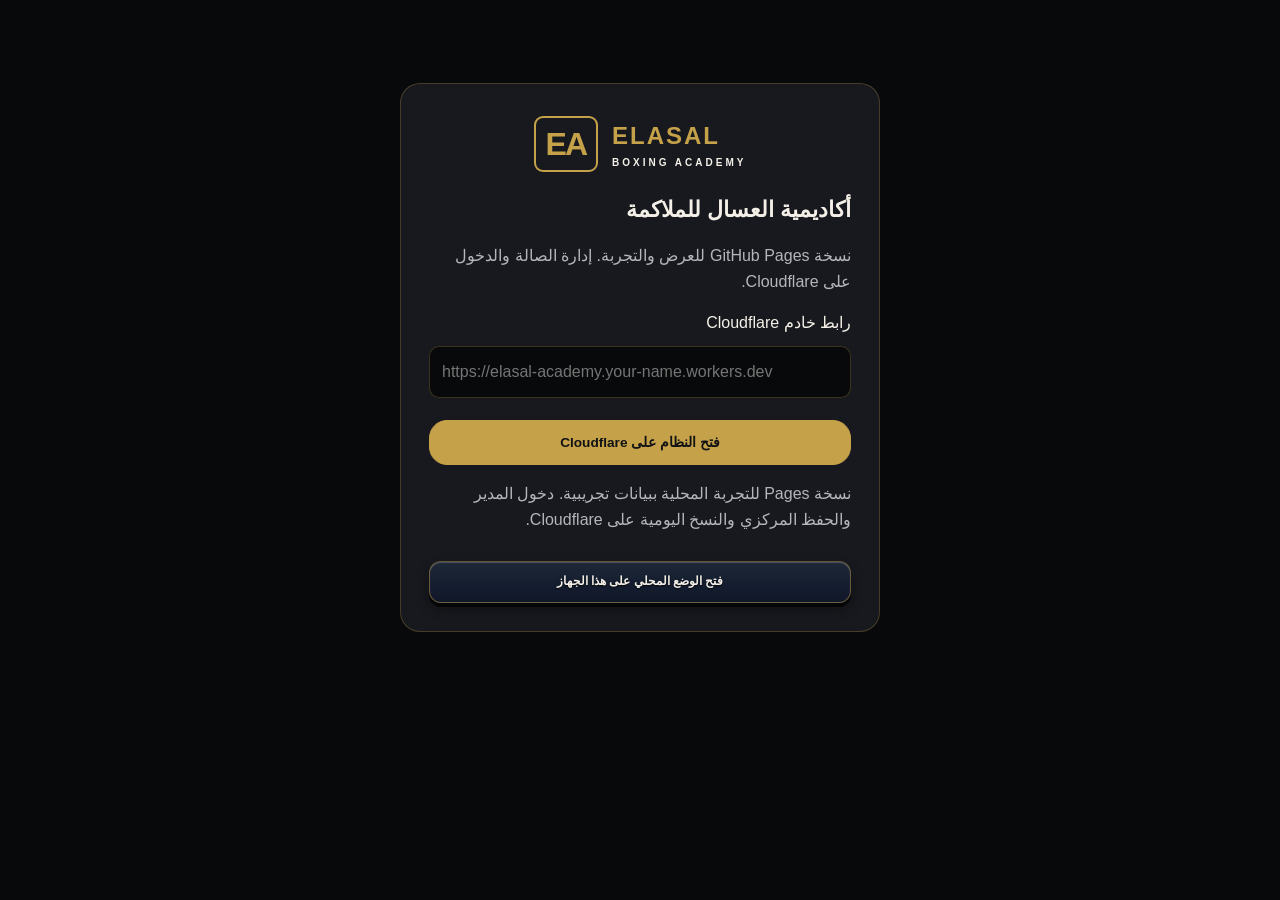
==== index.html @ b9c02836 "Add ELASAL Academy GitHub Pages demo" ====
<!DOCTYPE html>
<html lang="ar" dir="rtl">
<head>
    <meta charset="UTF-8">
    <meta name="viewport" content="width=device-width, initial-scale=1.0">
    <meta http-equiv="Content-Security-Policy" content="default-src 'self'; script-src 'self'; style-src 'self' 'unsafe-inline'; img-src 'self' data: blob:; font-src 'self'; connect-src 'self' https:; object-src 'none'; base-uri 'self'; form-action 'self'">
    <meta name="referrer" content="no-referrer">
    <link rel="icon" href="./assets/favicon.svg" type="image/svg+xml">
    <title>أكاديمية العسال للملاكمة | الجيل القادم 2026</title>
    <!-- مكتبة توليد QR Code -->
    <link rel="stylesheet" href="./assets/base.css">
<link rel="stylesheet" href="./assets/brand.css">
</head>
<body>

<section id="entry-screen" class="entry-card">
 <div class="brand-wordmark"><strong>EA</strong><span>ELASAL <small>BOXING ACADEMY</small></span></div>
 <h1>أكاديمية العسال للملاكمة</h1><p id="entry-status" role="status">جارٍ فحص الاتصال</p>
 <form id="login-form" hidden data-onsubmit="a0">
  <label for="admin-password">كلمة مرور المدير</label><input id="admin-password" type="password" autocomplete="current-password" required maxlength="256">
  <button class="modal-submit-gold" type="submit">دخول</button>
 </form>
 <section id="setup-options" hidden>
  <label for="api-url">رابط خادم Cloudflare</label><input id="api-url" type="url" placeholder="https://elasal-academy.your-name.workers.dev" dir="ltr">
  <button class="modal-submit-gold" data-onclick="a1">الاتصال بالخادم</button>
  <p>النسخ اليومية على السيرفر تتطلب ربط Cloudflare. الوضع المحلي يحفظ على هذا المتصفح فقط، ويعمل النسخ التلقائي أثناء فتح الصفحة.</p>
  <button class="gold-tool-btn" data-onclick="a2">فتح الوضع المحلي على هذا الجهاز</button>
 </section>
 <button id="change-server-btn" class="gold-tool-btn" data-onclick="a3" hidden>إعداد الاتصال</button>
</section>


<div id="app" class="container" hidden>
    <section class="storage-bar" aria-live="polite"><span id="storage-status">جارٍ فحص التخزين</span><span id="operation-status"></span></section>
    <header class="boxing-header">
        <div class="brand-wordmark" aria-label="ELASAL Boxing Academy"><strong>EA</strong><span>ELASAL <small>BOXING ACADEMY</small></span></div>
        <div class="admin-crown-box">
            <div class="avatar-gold-frame">
                <img id="manager-img" src="./assets/avatar.svg" class="manager-img" alt="الإدارة" data-onclick="a4" style="cursor:pointer;" title="عرض الصورة بحجم كبير">
                <label for="manager-photo-input" class="camera-gold-btn" title="تغيير الصورة">
                    <i class="fa-solid fa-camera"></i>
                </label>
                <input type="file" id="manager-photo-input" class="hidden-input" accept="image/*" data-onchange="a5">
            </div>
            <span class="admin-tag"><i class="fa-solid fa-microchip"></i> إدارة الأكاديمية · الإصدار 3.0</span>
        </div>

        <div class="academy-title-box">
            <h1>
                <span>أكاديمية العسال للملاكمة</span>
                <span class="en-title">ELASAL BOXING ACADEMY</span>
            </h1>
        </div>

        <button class="primary-gold-btn" data-onclick="a6">
            <i class="fa-solid fa-user-plus"></i> تسجيل مشترك جديد
        </button>

        <div class="theme-control"><label for="brand-theme">الهوية</label><select id="brand-theme" data-onchange="a7"><option value="black">أسود مطفي</option><option value="blue">أزرق ملكي</option><option value="red">أحمر داكن</option><option value="green">أخضر زمردي</option></select></div>
        <div class="header-tools-grid">
            <button class="gold-tool-btn" data-onclick="a8"><i class="fa-brands fa-whatsapp" style="color:var(--whatsapp);"></i> إعدادات الواتس</button>
            <button class="gold-tool-btn" data-onclick="a9"><i class="fa-solid fa-wallet" style="color:var(--warning);"></i> المصروفات</button>
            <button class="gold-tool-btn" data-onclick="a10"><i class="fa-solid fa-download" style="color:var(--primary);"></i> نسخة احتياطية</button>
            <label class="gold-tool-btn" style="cursor:pointer; margin-bottom:0;">
                <i class="fa-solid fa-upload" style="color:var(--neon-pink);"></i> استعادة النسخة
                <input type="file" id="import-file" accept=".json" style="display:none;" data-onchange="a11">
            </label>
        </div>
<div class="session-tools"><button class="gold-tool-btn" data-onclick="a12">تحديث البيانات</button><button class="gold-tool-btn" data-settings="connection">التخزين والاتصال</button><button id="logout-btn" class="gold-tool-btn" data-onclick="a13" hidden>تسجيل الخروج</button></div>
    </header>

    <div class="gold-stats-grid">
        <div class="stat-gold-card">
            <div class="stat-lbl">إجمالي المشتركين</div>
            <div class="stat-val" id="total-members">0</div>
        </div>
        <div class="stat-gold-card">
            <div class="stat-lbl">المشتركين النشطين</div>
            <div class="stat-val" id="active-members">0</div>
        </div>
        <div class="stat-gold-card inc">
            <div class="stat-lbl">المقبوضات المسجلة</div>
            <div class="stat-val" id="total-income">0 ج.م</div>
        </div>
        <div class="stat-gold-card deb">
            <div class="stat-lbl">إجمالي الديون</div>
            <div class="stat-val" id="total-debts">0 ج.م</div>
        </div>
        <div class="stat-gold-card net">
            <div class="stat-lbl">المقبوضات − المصروفات</div>
            <div class="stat-val" id="net-profit">0 ج.م</div>
        </div>
    </div>

    <div class="search-gold-box">
        <input type="text" id="search-input" class="search-gold-input" placeholder="بحث ذكي بالاسم أو رقم الهاتف..." data-oninput="a14">
        <i class="fa-solid fa-magnifying-glass"></i>
    </div>

    <div class="quick-filters-row">
        <div class="filter-chip active" role="button" tabindex="0" data-onclick="a15"> كل الأعضاء</div>
        <div class="filter-chip" role="button" tabindex="0" data-onclick="a16"> النشطون فقط</div>
        <div class="filter-chip" role="button" tabindex="0" data-onclick="a17"> أصحاب الديون</div>
    </div>

    <div class="accordions-gold-wrap">
        <div class="accordion-gold-group open" id="acc-active">
            <div class="accordion-gold-trigger" role="button" tabindex="0" data-onclick="a18">
                <div class="accordion-title-flex">
                    <i class="fa-solid fa-circle-check" style="color:var(--success);"></i> المشتركين النشطين
                    <span class="counter-badge-gold" id="count-active">0</span>
                </div>
                <i class="fa-solid fa-chevron-down" style="font-size:0.8rem; color:var(--text-muted);"></i>
            </div>
            <div class="accordion-gold-body" id="list-active"></div>
        </div>

        <div class="accordion-gold-group" id="acc-expired">
            <div class="accordion-gold-trigger" role="button" tabindex="0" data-onclick="a19">
                <div class="accordion-title-flex">
                    <i class="fa-solid fa-triangle-exclamation" style="color:var(--danger);"></i> الاشتراكات المنتهية
                    <span class="counter-badge-gold" id="count-expired">0</span>
                </div>
                <i class="fa-solid fa-chevron-down" style="font-size:0.8rem; color:var(--text-muted);"></i>
            </div>
            <div class="accordion-gold-body" id="list-expired"></div>
        </div>

        <div class="accordion-gold-group" id="acc-debts">
            <div class="accordion-gold-trigger" role="button" tabindex="0" data-onclick="a20">
                <div class="accordion-title-flex">
                    <i class="fa-solid fa-file-invoice-dollar" style="color:var(--warning);"></i> أصحاب الديون المتبقية
                    <span class="counter-badge-gold" id="count-debts">0</span>
                </div>
                <i class="fa-solid fa-chevron-down" style="font-size:0.8rem; color:var(--text-muted);"></i>
            </div>
            <div class="accordion-gold-body" id="list-debts"></div>
        </div>
    </div>
</div>

<!-- نافذة عرض الصورة بحجم كبير -->
<div id="modal-img-viewer" data-onclick="a21">
    <img id="large-view-img" src="" alt="صورة كبيرة">
    <button class="close-viewer" data-onclick="a22">إغلاق</button>
</div>

<!-- نافذة QR Code للعميل -->
<div id="modal-qr" class="modal-gold-overlay">
    <div class="modal-gold-box" style="text-align: center;">
        <div class="modal-gold-header">
            <h3><i class="fa-solid fa-qrcode" style="color:var(--neon-pink);"></i> كود دخول العميل</h3>
            <button class="modal-gold-close" data-onclick="a23">&times;</button>
        </div>
        <div style="margin: 15px 0; font-weight: bold; color: var(--text-main);" id="qr-member-name"></div>
        <div id="qrcode-container" style="background: white; padding: 15px; display: inline-block; border-radius: 12px; margin-bottom: 15px;" title="اضغط مطولاً على الصورة لحفظها"></div>
        <p style="font-size: 0.75rem; color: var(--text-muted); margin-bottom: 15px;">اضغط على زر (عرض الصورة بالحجم الكامل) لحفظها بسهولة، أو أرسل رسالة الواتساب مباشرة.</p>
        
        <div style="display: grid; grid-template-columns: 1fr 1fr; gap: 8px;">
            <button class="modal-submit-gold" data-onclick="a24" style="background: linear-gradient(180deg, #0284c7 0%, #0369a1 100%); margin-top:0;">
                <i class="fa-solid fa-eye"></i> عرض وحفظ الصورة
            </button>
            <button class="modal-submit-gold" data-onclick="a25" style="background: linear-gradient(180deg, #22c55e 0%, #15803d 100%); margin-top:0;">
                <i class="fa-brands fa-whatsapp"></i> إرسال واتساب
            </button>
        </div>
    </div>
</div>

<!-- نافذة إضافة مشترك -->
<div id="modal-add" class="modal-gold-overlay">
    <div class="modal-gold-box">
        <div class="modal-gold-header">
            <h3><i class="fa-solid fa-user-plus" style="color:var(--primary);"></i> تسجيل مشترك جديد</h3>
            <button class="modal-gold-close" data-onclick="a26">&times;</button>
        </div>
        <div>
            <div class="form-gold-group"><label for="name">اسم المشترك</label><input type="text" id="name" placeholder="مثال: يوسف العسال"></div>
            <div class="form-gold-group"><label for="phone">رقم الهاتف (واتساب)</label><input type="tel" id="phone" placeholder="01012345678"></div>
            <div class="form-gold-group"><label for="photo">صورة المشترك (اختياري)</label><input type="file" id="photo" accept="image/*"></div>
            <div class="form-gold-group"><label for="start-date">تاريخ بداية الاشتراك</label><input type="date" id="start-date"></div>
            
            <div class="form-gold-group">
                <label for="package">نوع الباقة</label><select id="package" data-onchange="a27">
                    <optgroup label="باقات البرايفت (Private)">
                        <option value="p5" data-price="2050" data-sessions="5" data-days="30">برايفت: 5 حصص / شهر (2050 ج.م)</option>
                        <option value="p8" data-price="2800" data-sessions="8" data-days="30">برايفت: 8 حصص / شهر (2800 ج.م)</option>
                        <option value="p12" data-price="3800" data-sessions="12" data-days="45">برايفت: 12 حصة / 45 يوم (3800 ج.م)</option>
                        <option value="p24" data-price="8000" data-sessions="24" data-days="90">برايفت: 24 حصة / 3 شهور (8000 ج.م)</option>
                    </optgroup>
                    <optgroup label="باقات الجروب (Group)">
                        <option value="g1" data-price="1200" data-sessions="8" data-days="30">جروب: باقة شهرية / 8 حصص (1200 ج.م)</option>
                        <option value="g3" data-price="3000" data-sessions="24" data-days="90">جروب: باقة 3 شهور / 24 حصة (3000 ج.م)</option>
                        <option value="g6" data-price="5200" data-sessions="48" data-days="180">جروب: باقة 6 شهور / 48 حصة (5200 ج.م)</option>
                        <option value="g12" data-price="9100" data-sessions="96" data-days="365">جروب: باقة سنة كاملة / 96 حصة (9100 ج.م)</option>
                    </optgroup>
                    <optgroup label="الباقات المخصصة">
                        <option value="custom"> باقة مخصصة (حدد الحصص والسعر بنفسك)</option>
                    </optgroup>
                </select>
            </div>

            <div id="custom-pkg-box">
                <div class="form-gold-group"><label for="custom-sessions">عدد الحصص المخصصة</label><input type="number" id="custom-sessions" value="10" min="1" data-oninput="a28"></div>
                <div class="form-gold-group"><label for="custom-price">السعر الإجمالي المخصص (ج.م)</label><input type="number" id="custom-price" value="1500" min="0" data-oninput="a29"></div>
            </div>

            <div class="form-gold-group"><label for="price">السعر الإجمالي (ج.م)</label><input type="number" id="price" readonly></div>
            <div class="form-gold-group"><label for="paid">المبلغ المدفوع (ج.م)</label><input type="number" id="paid" placeholder="المبلغ المدفوع" data-oninput="a30"></div>
            <div class="form-gold-group"><label for="remaining">المبلغ المتبقي (ج.م)</label><input type="number" id="remaining" readonly></div>
            
            <button class="modal-submit-gold" data-onclick="a31"><i class="fa-solid fa-check"></i> حفظ وإضافة المشترك</button>
        </div>
    </div>
</div>

<!-- نافذة إعدادات الواتساب -->
<div id="modal-settings" class="modal-gold-overlay">
    <div class="modal-gold-box">
        <div class="modal-gold-header">
            <h3><i class="fa-brands fa-whatsapp" style="color:var(--whatsapp);"></i> إعدادات رقم الواتساب</h3>
            <button class="modal-gold-close" data-onclick="a32">&times;</button>
        </div>
        <div class="form-gold-group">
            <label for="admin-whatsapp">رقم الواتساب الأساسي للإدارة</label><input type="tel" id="admin-whatsapp" placeholder="مثال: 01012345678">
            <small style="color:var(--text-muted); display:block; margin-top:4px; font-size:0.75rem;">رقم تواصل الإدارة. الرسائل تفتح للمشترك في واتساب وتُرسل يدويًا.</small>
        </div>
        <button class="modal-submit-gold" data-onclick="a33"><i class="fa-solid fa-floppy-disk"></i> حفظ الرقم</button>
    </div>
</div>

<!-- نافذة تعديل المشترك -->
<div id="modal-edit" class="modal-gold-overlay">
    <div class="modal-gold-box">
        <div class="modal-gold-header">
            <h3><i class="fa-solid fa-user-pen" style="color:var(--primary);"></i> تعديل بيانات المشترك</h3>
            <button class="modal-gold-close" data-onclick="a34">&times;</button>
        </div>
        <input type="hidden" id="edit-id">
        <div class="form-gold-group"><label for="edit-name">اسم المشترك</label><input type="text" id="edit-name"></div>
        <div class="form-gold-group"><label for="edit-phone">رقم الهاتف</label><input type="tel" id="edit-phone"></div>
        <div class="form-gold-group"><label for="edit-photo">تغيير الصورة</label><input type="file" id="edit-photo" accept="image/*"></div>
        
        <div class="form-gold-group">
            <label for="edit-package">نوع الباقة</label><select id="edit-package" data-onchange="a35">
                <optgroup label="باقات البرايفت (Private)">
                    <option value="p5" data-price="2050" data-sessions="5" data-days="30">برايفت: 5 حصص / شهر (2050 ج.م)</option>
                    <option value="p8" data-price="2800" data-sessions="8" data-days="30">برايفت: 8 حصص / شهر (2800 ج.م)</option>
                    <option value="p12" data-price="3800" data-sessions="12" data-days="45">برايفت: 12 حصة / 45 يوم (3800 ج.م)</option>
                    <option value="p24" data-price="8000" data-sessions="24" data-days="90">برايفت: 24 حصة / 3 شهور (8000 ج.م)</option>
                </optgroup>
                <optgroup label="باقات الجروب (Group)">
                    <option value="g1" data-price="1200" data-sessions="8" data-days="30">جروب: باقة شهرية / 8 حصص (1200 ج.م)</option>
                    <option value="g3" data-price="3000" data-sessions="24" data-days="90">جروب: باقة 3 شهور / 24 حصة (3000 ج.م)</option>
                    <option value="g6" data-price="5200" data-sessions="48" data-days="180">جروب: باقة 6 شهور / 48 حصة (5200 ج.م)</option>
                    <option value="g12" data-price="9100" data-sessions="96" data-days="365">جروب: باقة سنة كاملة / 96 حصة (9100 ج.م)</option>
                </optgroup>
                <optgroup label="الباقات المخصصة">
                    <option value="custom"> باقة مخصصة (حدد الحصص والسعر بنفسك)</option>
                </optgroup>
            </select>
        </div>

        <div id="edit-custom-pkg-box">
            <div class="form-gold-group"><label for="edit-custom-sessions">عدد الحصص المخصصة</label><input type="number" id="edit-custom-sessions" min="1" data-oninput="a36"></div>
            <div class="form-gold-group"><label for="edit-custom-price">السعر الإجمالي المخصص (ج.م)</label><input type="number" id="edit-custom-price" min="0" data-oninput="a37"></div>
        </div>

        <div class="form-gold-group"><label for="edit-price">السعر الإجمالي</label><input type="number" id="edit-price" readonly></div>
        <div class="form-gold-group"><label for="edit-paid">المبلغ المدفوع</label><input type="number" id="edit-paid" data-oninput="a38"></div>
        <div class="form-gold-group"><label for="edit-remaining">المتبقي</label><input type="number" id="edit-remaining" readonly></div>
        
        <button class="modal-submit-gold" data-onclick="a39"><i class="fa-solid fa-floppy-disk"></i> حفظ التعديلات</button>
    </div>
</div>

<!-- نافذة المصروفات -->
<div id="modal-expense" class="modal-gold-overlay">
    <div class="modal-gold-box">
        <div class="modal-gold-header">
            <h3><i class="fa-solid fa-wallet" style="color:var(--warning);"></i> تسجيل المصروفات</h3>
            <button class="modal-gold-close" data-onclick="a40">&times;</button>
        </div>
        <div class="form-gold-group"><label for="expense-title">بند المصروف</label><input type="text" id="expense-title" placeholder="كهرباء، صيانة، إيجار..."></div>
        <div class="form-gold-group"><label for="expense-amount">المبلغ (ج.م)</label><input type="number" id="expense-amount" placeholder="المبلغ المنصرف"></div>
        <button class="modal-submit-gold" data-onclick="a41"><i class="fa-solid fa-check"></i> تسجيل المصروف</button>
        <div style="margin-top:14px;">
            <h4 style="font-size:0.75rem; color:var(--text-muted); margin-bottom:6px; text-align:center;">سجل المصروفات السابقة:</h4>
            <div id="expenses-list" style="max-height:120px; overflow-y:auto;"></div>
        </div>
    </div>
</div>


<div id="modal-backups" class="modal-gold-overlay"><section class="modal-gold-box">
 <div class="modal-gold-header"><h2>النسخ الاحتياطية</h2><button class="modal-gold-close" data-onclick="a42" aria-label="إغلاق">×</button></div>
 <p id="backup-policy"></p><div class="backup-actions"><button class="modal-submit-gold" data-onclick="a43">تنزيل البيانات الحالية على الجهاز</button><button id="create-backup-btn" class="gold-tool-btn" data-onclick="a44">حفظ نسخة داخلية اليوم</button></div>
 <p id="backup-result" role="status"></p><div id="backup-list"></div>
 <p class="muted">النسخ الداخلية محفوظة داخل حساب الاستضافة نفسه. نسخة المدير على جهازه تحمي من فقد الحساب. لا ترفع ملفات بيانات الأعضاء إلى مستودع GitHub.</p>
</section></div>

<script src="./assets/qrcode.min.js" defer></script>
<script type="module" src="./events.js"></script>
</body>
</html>
---- assets/base.css ----
:root {
            --bg-main: #030712;
            --surface-card: rgba(15, 23, 42, 0.75);
            --surface-hover: rgba(30, 41, 59, 0.85);
            --text-main: #f8fafc;
            --text-muted: #94a3b8;
            --border-color: rgba(56, 189, 248, 0.2);
            --border-glow: rgba(56, 189, 248, 0.5);
            
            --primary: #06b6d4;
            --primary-hover: #0891b2;
            --primary-shadow: rgba(6, 182, 212, 0.4);
            
            --neon-pink: #ec4899;
            --neon-purple: #8b5cf6;
            
            --success: #10b981;
            --danger: #f43f5e;
            --warning: #f59e0b;
            --whatsapp: #25d366;
            
            --radius-sm: 12px;
            --radius-md: 18px;
            --radius-lg: 24px;
            
            --glass-blur: blur(16px);
        }

        * { box-sizing: border-box; font-family: 'Cairo', sans-serif; margin: 0; padding: 0; }
        
        body { 
            background-color: var(--bg-main); 
            background-image: 
                radial-gradient(circle at 10% 20%, rgba(6, 182, 212, 0.08) 0%, transparent 40%),
                radial-gradient(circle at 90% 80%, rgba(139, 92, 246, 0.08) 0%, transparent 40%);
            color: var(--text-main); 
            padding: 20px; 
            direction: rtl; 
            min-height: 100vh;
        }

        .container { max-width: 900px; margin: 0 auto; }

        .boxing-header {
            background: var(--surface-card);
            backdrop-filter: var(--glass-blur);
            -webkit-backdrop-filter: var(--glass-blur);
            border-radius: var(--radius-lg);
            border: 1px solid var(--border-color);
            padding: 28px 20px;
            box-shadow: 0 0 30px rgba(6, 182, 212, 0.1), inset 0 0 15px rgba(6, 182, 212, 0.05);
            text-align: center;
            position: relative;
            margin-bottom: 20px;
            overflow: hidden;
        }

        .boxing-header::before {
            content: '';
            position: absolute;
            top: 0; left: 0; right: 0; height: 2px;
            background: linear-gradient(90deg, transparent, var(--primary), var(--neon-pink), transparent);
        }

        .admin-crown-box {
            display: flex;
            flex-direction: column;
            align-items: center;
            justify-content: center;
            margin-bottom: 14px;
        }

        .avatar-gold-frame {
            position: relative;
            width: 80px;
            height: 80px;
            margin-bottom: 8px;
        }

        .manager-img {
            width: 100%;
            height: 100%;
            border-radius: 50%;
            object-fit: cover;
            border: 2px solid var(--primary);
            box-shadow: 0 0 15px var(--primary-shadow);
            background: #0f172a;
        }

        .camera-gold-btn {
            position: absolute;
            bottom: 0; left: 0;
            background: linear-gradient(145deg, #22d3ee, #0284c7);
            color: #030712;
            width: 32px; height: 32px;
            border-radius: 50%;
            display: flex; align-items: center; justify-content: center;
            font-size: 0.8rem;
            cursor: pointer;
            box-shadow: 0 4px 10px rgba(0, 0, 0, 0.5), inset 0 2px 2px rgba(255, 255, 255, 0.4);
            border: 1px solid rgba(255, 255, 255, 0.3);
            transition: all 0.2s ease;
        }
        .camera-gold-btn:hover { 
            transform: scale(1.15) translateY(-2px); 
            box-shadow: 0 6px 15px rgba(34, 211, 238, 0.6), inset 0 2px 2px rgba(255, 255, 255, 0.6); 
        }
        .hidden-input { display: none; }

        .admin-tag {
            font-size: 0.75rem;
            color: #22d3ee;
            background: rgba(6, 182, 212, 0.1);
            border: 1px solid rgba(6, 182, 212, 0.3);
            padding: 4px 14px;
            border-radius: 20px;
            display: inline-flex;
            align-items: center;
            gap: 6px;
            font-weight: 700;
            letter-spacing: 0.5px;
        }

        .academy-title-box h1 {
            font-size: 1.5rem;
            font-weight: 900;
            color: var(--text-main);
            margin-bottom: 16px;
            display: flex;
            flex-direction: column;
            gap: 4px;
            text-shadow: 0 2px 10px rgba(0,0,0,0.5);
        }
        .academy-title-box h1 span { 
            background: linear-gradient(135deg, #22d3ee, #e879f9); 
            -webkit-background-clip: text; 
            -webkit-text-fill-color: transparent; 
        }
        
        .academy-title-box h1 .en-title { 
            font-size: 0.85rem; 
            color: var(--text-muted); 
            letter-spacing: 2px; 
            font-weight: 600; 
            -webkit-text-fill-color: var(--text-muted);
        }

        .primary-gold-btn {
            background: linear-gradient(180deg, #06b6d4 0%, #0284c7 50%, #0369a1 100%);
            color: #fff;
            border: 1px solid rgba(255, 255, 255, 0.3);
            padding: 12px 24px;
            border-radius: var(--radius-md);
            font-size: 0.88rem;
            font-weight: 800;
            cursor: pointer;
            display: inline-flex;
            align-items: center;
            justify-content: center;
            gap: 8px;
            width: 100%;
            max-width: 280px;
            margin: 0 auto 20px auto;
            position: relative;
            transform-style: preserve-3d;
            box-shadow: 
                0 6px 0 #024e7a,
                0 12px 20px rgba(0, 0, 0, 0.6),
                inset 0 2px 3px rgba(255, 255, 255, 0.4),
                inset 0 -2px 3px rgba(0, 0, 0, 0.4);
            transition: all 0.15s ease-out;
            text-shadow: 0 1px 2px rgba(0, 0, 0, 0.5);
        }
        .primary-gold-btn:hover { 
            transform: translateY(-3px); 
            box-shadow: 
                0 9px 0 #024e7a,
                0 15px 25px rgba(6, 182, 212, 0.5),
                inset 0 2px 4px rgba(255, 255, 255, 0.6),
                inset 0 -2px 3px rgba(0, 0, 0, 0.4);
            filter: brightness(1.1);
        }

        .header-tools-grid {
            display: grid;
            grid-template-columns: repeat(2, 1fr);
            gap: 12px;
            max-width: 400px;
            margin: 0 auto;
        }

        .gold-tool-btn {
            width: 100%;
            height: 42px;
            background: linear-gradient(180deg, rgba(30, 41, 59, 0.9) 0%, rgba(15, 23, 42, 0.95) 100%);
            color: var(--text-main);
            border: 1px solid var(--border-glow);
            padding: 0 10px;
            border-radius: var(--radius-sm);
            cursor: pointer;
            font-size: 0.76rem;
            font-weight: 700;
            display: inline-flex;
            align-items: center;
            justify-content: center;
            gap: 6px;
            position: relative;
            box-shadow: 
                0 4px 0 rgba(0, 0, 0, 0.7),
                0 6px 12px rgba(0, 0, 0, 0.4),
                inset 0 1px 1px rgba(255, 255, 255, 0.2);
            transition: all 0.15s ease;
            text-shadow: 0 1px 2px rgba(0,0,0,0.8);
        }
        .gold-tool-btn:hover { 
            border-color: var(--primary); 
            transform: translateY(-2px);
            box-shadow: 
                0 6px 0 rgba(0, 0, 0, 0.7),
                0 8px 16px rgba(6, 182, 212, 0.25),
                inset 0 1px 2px rgba(255, 255, 255, 0.3);
            background: linear-gradient(180deg, rgba(51, 65, 85, 0.95) 0%, rgba(30, 41, 59, 0.95) 100%);
        }

        .gold-stats-grid {
            display: grid;
            grid-template-columns: repeat(auto-fit, minmax(120px, 1fr));
            gap: 10px;
            margin-bottom: 16px;
        }

        .stat-gold-card {
            background: var(--surface-card);
            backdrop-filter: var(--glass-blur);
            border-radius: var(--radius-sm);
            padding: 14px 10px;
            border: 1px solid var(--border-color);
            text-align: center;
            box-shadow: 0 4px 15px rgba(0,0,0,0.3);
            transition: 0.3s;
        }
        .stat-gold-card:hover { border-color: var(--border-glow); transform: translateY(-2px); }

        .stat-lbl { font-size: 0.7rem; color: var(--text-muted); font-weight: 700; margin-bottom: 4px; }
        .stat-val { font-size: 1.1rem; font-weight: 900; color: var(--text-main); }
        .stat-gold-card.inc .stat-val { color: var(--success); text-shadow: 0 0 10px rgba(16, 185, 129, 0.3); }
        .stat-gold-card.deb .stat-val { color: var(--danger); text-shadow: 0 0 10px rgba(244, 63, 94, 0.3); }
        .stat-gold-card.net .stat-val { color: #22d3ee; text-shadow: 0 0 10px rgba(34, 211, 238, 0.3); }

        .search-gold-box { margin-bottom: 14px; position: relative; }
        .search-gold-input {
            width: 100%;
            padding: 12px 16px 12px 42px;
            border-radius: var(--radius-md);
            border: 1px solid var(--border-color);
            background: var(--surface-card);
            backdrop-filter: var(--glass-blur);
            color: var(--text-main);
            font-size: 0.9rem;
            outline: none;
            transition: 0.3s;
        }
        .search-gold-input:focus { border-color: var(--primary); box-shadow: 0 0 20px rgba(6, 182, 212, 0.3); }
        .search-gold-box i {
            position: absolute;
            top: 50%; right: 16px;
            transform: translateY(-50%);
            color: var(--primary);
            font-size: 0.9rem;
        }

        .quick-filters-row {
            display: grid;
            grid-template-columns: repeat(3, 1fr);
            gap: 8px;
            margin-bottom: 16px;
            padding: 2px;
        }
        .filter-chip {
            background: linear-gradient(180deg, #1e293b 0%, #0f172a 100%);
            border: 1px solid var(--border-color);
            color: var(--text-muted);
            padding: 6px 8px;
            border-radius: 16px;
            font-size: 0.68rem;
            font-weight: 700;
            cursor: pointer;
            text-align: center;
            white-space: nowrap;
            overflow: hidden;
            text-overflow: ellipsis;
            transition: all 0.2s ease;
            box-shadow: 0 2px 0 #070a12, 0 3px 6px rgba(0,0,0,0.4);
        }
        .filter-chip:hover {
            transform: translateY(-2px);
            color: var(--text-main);
            box-shadow: 0 4px 0 #070a12, 0 5px 10px rgba(0,0,0,0.5);
        }
        .filter-chip.active { 
            background: linear-gradient(180deg, #06b6d4 0%, #0284c7 100%); 
            color: #030712; 
            border-color: #22d3ee; 
            box-shadow: 0 3px 0 #034e7b, 0 0 12px var(--primary-shadow); 
            font-weight: 800; 
        }

        .accordion-gold-group {
            background: var(--surface-card);
            backdrop-filter: var(--glass-blur);
            border-radius: var(--radius-md);
            border: 1px solid var(--border-color);
            margin-bottom: 12px;
            overflow: hidden;
            box-shadow: 0 4px 20px rgba(0,0,0,0.2);
        }

        .accordion-gold-trigger {
            padding: 14px 18px;
            background: transparent;
            display: flex;
            justify-content: space-between;
            align-items: center;
            cursor: pointer;
            user-select: none;
            transition: background 0.2s;
        }
        .accordion-gold-trigger:hover { background: rgba(255,255,255,0.02); }
        .accordion-title-flex {
            display: flex;
            align-items: center;
            gap: 10px;
            font-size: 0.95rem;
            font-weight: 800;
            color: var(--text-main);
        }
        
        .counter-badge-gold {
            background: var(--surface-hover);
            color: var(--primary);
            border: 1px solid var(--border-color);
            padding: 2px 10px;
            border-radius: 12px;
            font-size: 0.75rem;
            font-weight: 800;
        }

        .accordion-gold-body {
            padding: 14px;
            display: none;
            border-top: 1px solid var(--border-color);
            background: rgba(3, 7, 18, 0.4);
        }
        .accordion-gold-group.open .accordion-gold-body { display: block; }

        .member-gold-card {
            background: rgba(15, 23, 42, 0.85);
            border-radius: var(--radius-md);
            padding: 14px;
            margin-bottom: 12px;
            border: 1px solid var(--border-color);
            display: flex;
            flex-direction: column;
            gap: 12px;
            box-shadow: 0 4px 15px rgba(0,0,0,0.3);
            transition: 0.3s;
        }
        .member-gold-card:hover { border-color: rgba(6, 182, 212, 0.4); box-shadow: 0 0 20px rgba(6, 182, 212, 0.15); }

        .member-gold-top { display: flex; align-items: center; gap: 12px; }
        .member-gold-avatar { 
            width: 50px; height: 50px; border-radius: 50%; object-fit: cover; 
            border: 2px solid var(--primary); background: #030712; 
            box-shadow: 0 0 10px var(--primary-shadow); cursor: pointer; 
            transition: transform 0.2s ease;
        }
        .member-gold-avatar:hover { transform: scale(1.1); }
        
        .member-gold-info { flex: 1; }
        .member-gold-info h4 { font-size: 1rem; font-weight: 800; color: var(--text-main); margin-bottom: 3px; }
        .member-gold-info p { font-size: 0.75rem; color: var(--text-muted); display: flex; align-items: center; gap: 6px; }

        .tags-gold-row { display: flex; gap: 6px; flex-wrap: wrap; margin-top: 6px; }
        .gold-status-badge { padding: 3px 8px; border-radius: 8px; font-size: 0.7rem; font-weight: 700; display: inline-flex; align-items: center; gap: 4px; }
        .badge-active { background: rgba(16, 185, 129, 0.15); color: #34d399; border: 1px solid rgba(16, 185, 129, 0.3); }
        .badge-expired { background: rgba(244, 63, 94, 0.15); color: #fb7185; border: 1px solid rgba(244, 63, 94, 0.3); }
        .badge-neutral { background: var(--surface-hover); color: var(--text-muted); border: 1px solid var(--border-color); }
        .badge-debt { background: rgba(245, 158, 11, 0.15); color: #fbbf24; border: 1px solid rgba(245, 158, 11, 0.3); }

        .progress-gold-container { width: 100%; }
        .progress-gold-meta { display: flex; justify-content: space-between; font-size: 0.7rem; color: var(--text-muted); margin-bottom: 4px; font-weight: 700; }
        .progress-gold-line { height: 6px; background: var(--surface-hover); border-radius: 6px; overflow: hidden; border: 1px solid var(--border-color); }
        .progress-gold-fill { height: 100%; background: linear-gradient(90deg, var(--primary), var(--neon-purple)); border-radius: 6px; box-shadow: 0 0 10px var(--primary); }

        .card-gold-actions { 
            display: grid; 
            grid-template-columns: repeat(3, 1fr); 
            gap: 8px; 
            margin-top: 4px;
        }
        .gold-action-btn {
            padding: 8px 4px;
            border-radius: var(--radius-sm);
            font-size: 0.65rem;
            font-weight: 700;
            cursor: pointer;
            display: inline-flex;
            align-items: center;
            justify-content: center;
            gap: 4px;
            color: #fff;
            border: 1px solid rgba(255, 255, 255, 0.2);
            transition: all 0.12s ease;
            text-align: center;
            text-shadow: 0 1px 2px rgba(0, 0, 0, 0.8);
            position: relative;
            white-space: nowrap;
            overflow: hidden;
            text-overflow: ellipsis;
        }
        .gold-action-btn:hover { filter: brightness(1.15); transform: translateY(-2px); }
        .gold-action-btn:active { transform: translateY(2px); }

        .btn-attend { background: linear-gradient(180deg, #10b981 0%, #047857 100%); box-shadow: 0 4px 0 #024e38, 0 4px 8px rgba(0,0,0,0.4); }
        .btn-wa { background: linear-gradient(180deg, #22c55e 0%, #15803d 100%); box-shadow: 0 4px 0 #0e5628, 0 4px 8px rgba(0,0,0,0.4); }
        .btn-bell { background: linear-gradient(180deg, #8b5cf6 0%, #6d28d9 100%); box-shadow: 0 4px 0 #4c1d95, 0 4px 8px rgba(0,0,0,0.4); }
        .btn-debt { background: linear-gradient(180deg, #f59e0b 0%, #b45309 100%); box-shadow: 0 4px 0 #78350f, 0 4px 8px rgba(0,0,0,0.4); }
        .btn-renew { background: linear-gradient(180deg, #0284c7 0%, #0369a1 100%); box-shadow: 0 4px 0 #0c4a6e, 0 4px 8px rgba(0,0,0,0.4); }
        .btn-edit { background: linear-gradient(180deg, #0891b2 0%, #0e7490 100%); box-shadow: 0 4px 0 #155e75, 0 4px 8px rgba(0,0,0,0.4); }
        .btn-correct { background: linear-gradient(180deg, #d97706 0%, #b45309 100%); box-shadow: 0 4px 0 #78350f, 0 4px 8px rgba(0,0,0,0.4); }
        .btn-qr { background: linear-gradient(180deg, #ec4899 0%, #be185d 100%); box-shadow: 0 4px 0 #831843, 0 4px 8px rgba(0,0,0,0.4); }
        .btn-del { background: linear-gradient(180deg, #f43f5e 0%, #be123c 100%); box-shadow: 0 4px 0 #881337, 0 4px 8px rgba(0,0,0,0.4); }

        .modal-gold-overlay {
            display: none;
            position: fixed;
            top: 0; left: 0; width: 100%; height: 100%;
            background: rgba(3, 7, 18, 0.85);
            backdrop-filter: blur(8px);
            -webkit-backdrop-filter: blur(8px);
            justify-content: center;
            align-items: center;
            z-index: 1000;
            padding: 16px;
        }
        .modal-gold-box {
            background: rgba(15, 23, 42, 0.95);
            backdrop-filter: var(--glass-blur);
            border: 1px solid var(--border-glow);
            border-radius: var(--radius-lg);
            padding: 22px;
            width: 100%;
            max-width: 440px;
            max-height: 90vh;
            overflow-y: auto;
            box-shadow: 0 0 40px rgba(6, 182, 212, 0.2);
        }
        .modal-gold-header { display: flex; justify-content: space-between; align-items: center; margin-bottom: 16px; border-bottom: 1px solid var(--border-color); padding-bottom: 10px; }
        .modal-gold-header h3 { font-size: 1.1rem; color: var(--text-main); display: flex; align-items: center; gap: 8px; font-weight: 800; }
        .modal-gold-close { background: none; border: none; color: var(--text-muted); font-size: 1.4rem; cursor: pointer; }

        .form-gold-group { margin-bottom: 12px; }
        .form-gold-group label { display: block; margin-bottom: 4px; font-size: 0.8rem; color: var(--text-muted); font-weight: 700; }
        .form-gold-group input, .form-gold-group select {
            width: 100%;
            padding: 10px 14px;
            border-radius: var(--radius-sm);
            border: 1px solid var(--border-color);
            background: #030712;
            color: var(--text-main);
            font-size: 0.85rem;
            outline: none;
        }

        .modal-submit-gold {
            background: linear-gradient(180deg, #06b6d4 0%, #0284c7 100%);
            color: #fff;
            border: 1px solid rgba(255, 255, 255, 0.3);
            padding: 11px;
            border-radius: var(--radius-md);
            font-weight: 800;
            width: 100%;
            font-size: 0.85rem;
            cursor: pointer;
            margin-top: 10px;
            box-shadow: 0 5px 0 #024e7a, 0 8px 15px rgba(0, 0, 0, 0.5);
        }

        .empty-gold-notice { text-align: center; color: var(--text-muted); font-size: 0.8rem; padding: 18px; font-weight: 700; }

        #custom-pkg-box, #edit-custom-pkg-box {
            display: none;
            background: rgba(3, 7, 18, 0.6);
            border: 1px dashed var(--border-color);
            padding: 10px;
            border-radius: var(--radius-sm);
            margin-top: 8px;
        }

        /* نافذة تكبير الصورة */
        #modal-img-viewer {
            display: none;
            position: fixed;
            top: 0; left: 0; width: 100%; height: 100%;
            background: rgba(3, 7, 18, 0.92);
            backdrop-filter: blur(10px);
            justify-content: center;
            align-items: center;
            z-index: 2000;
            padding: 20px;
            flex-direction: column;
            gap: 15px;
        }
        #modal-img-viewer img {
            max-width: 90%;
            max-height: 80vh;
            border-radius: var(--radius-md);
            border: 2px solid var(--primary);
            box-shadow: 0 0 30px var(--primary-shadow);
            object-fit: contain;
        }
        #modal-img-viewer .close-viewer {
            background: var(--danger);
            color: white;
            border: none;
            padding: 8px 20px;
            border-radius: var(--radius-sm);
            font-weight: bold;
            cursor: pointer;
        }
---- assets/brand.css ----
:root{--bg-main:#08090b;--surface-card:#17191e;--surface-hover:#24272d;--text-main:#f4f0e8;--text-muted:#b4b6bd;--border-color:#c5a24a44;--border-glow:#c5a24a77;--primary:#c5a24a;--primary-hover:#f2d98a;--primary-shadow:#c5a24a33;--neon-pink:#c5a24a;--neon-purple:#7a541b;--direction-color:#111214}
body[data-theme=blue]{--bg-main:#080f29;--surface-card:#101b3f;--surface-hover:#182b59;--direction-color:#1536a6}
body[data-theme=red]{--bg-main:#21090f;--surface-card:#33131d;--surface-hover:#491a28;--direction-color:#8f1427}
body[data-theme=green]{--bg-main:#061c15;--surface-card:#0b2b21;--surface-hover:#103e30;--direction-color:#006b4f}
body{background-image:none;font-family:Tahoma,Arial,sans-serif;line-height:1.6}*{font-family:inherit}[hidden]{display:none!important}button,input,select{font:inherit}button{touch-action:manipulation}button:disabled{opacity:.5;cursor:wait}button:focus-visible,input:focus-visible,select:focus-visible,[tabindex]:focus-visible{outline:3px solid #f2d98a;outline-offset:3px}label{display:block}input,select{max-width:100%}.boxing-header{box-shadow:none;background:linear-gradient(145deg,var(--surface-card),var(--direction-color));border-top:3px solid var(--primary)}.boxing-header::before{display:none}.academy-title-box h1 span{-webkit-text-fill-color:var(--text-main);background:none}.admin-tag{color:var(--primary);background:#c5a24a15;border-color:var(--border-color);letter-spacing:0}.primary-gold-btn,.modal-submit-gold{background:var(--primary);color:#111214;border:1px solid var(--primary);box-shadow:none;text-shadow:none}.primary-gold-btn:hover,.modal-submit-gold:hover{background:var(--primary-hover);color:#111214}.camera-gold-btn{background:var(--primary);color:#111214}.manager-img{background:var(--surface-card)}.brand-wordmark{display:flex;direction:ltr;align-items:center;justify-content:center;gap:14px;margin:4px auto 20px;color:var(--primary);font-family:Arial,sans-serif;letter-spacing:2px}.brand-wordmark strong{font-size:32px;line-height:1;border:2px solid var(--primary);padding:10px;border-radius:9px;letter-spacing:-2px}.brand-wordmark span{font-size:24px;font-weight:800;text-align:left}.brand-wordmark small{display:block;font-size:10px;letter-spacing:3px;color:var(--text-main)}.theme-control{display:flex;align-items:center;justify-content:center;gap:10px;margin-top:18px}.theme-control select{border:1px solid var(--border-color);background:var(--bg-main);color:var(--text-main);padding:6px 12px;border-radius:8px}.storage-bar{display:flex;justify-content:space-between;gap:12px;flex-wrap:wrap;font-size:12px;margin-bottom:12px;color:var(--text-muted)}.entry-card{width:min(100%,480px);margin:7vh auto;padding:28px;background:var(--surface-card);border:1px solid var(--border-color);border-radius:20px}.entry-card h1{font-size:22px;margin:16px 0}.entry-card p{color:var(--text-muted);margin:16px 0}.entry-card input{display:block;width:100%;padding:12px;border:1px solid var(--border-color);background:var(--bg-main);color:var(--text-main);border-radius:10px;margin:10px 0}.entry-card button{width:100%;margin-top:12px}.session-tools,.backup-actions{display:flex;gap:10px;justify-content:center;margin-top:16px}.muted,#backup-policy{font-size:13px;color:var(--text-muted);margin:14px 0}.backup-row{padding:14px 0;border-bottom:1px solid var(--border-color)}.backup-row button{margin:8px 0 0 8px}.backup-row time{display:block;direction:ltr;text-align:right}.member-gold-card{background:var(--surface-card);box-shadow:none}.member-gold-info h4{overflow-wrap:anywhere}.progress-gold-fill{background:var(--primary)}.gold-action-btn{font-size:12px;padding:8px!important}.stat-val{font-family:Arial,sans-serif}.filter-chip{color:var(--text-main)}.filter-chip.active{background:#c5a24a25;color:var(--primary);border-color:var(--primary)}.gold-tool-btn{color:var(--text-main)}.modal-gold-box{max-height:90dvh;overflow:auto}.modal-gold-overlay{backdrop-filter:blur(8px)}#qrcode-container{color:#111214}.fa-solid,.fa-brands{display:none}.gold-tool-btn,.gold-action-btn{gap:0}#operation-status[data-error=true],#backup-result[data-error=true]{color:#ff9aa9}#operation-status{font-weight:bold}#app[data-busy=true]{pointer-events:none;opacity:.75}#app[data-busy=true] .storage-bar{opacity:1}#backup-list{max-height:42vh;overflow:auto}.header-tools-grid{grid-template-columns:repeat(2,minmax(0,1fr))}.stat-gold-card{min-width:0}.stat-val{overflow-wrap:anywhere}#modal-qr .modal-submit-gold{background:var(--primary)!important;color:#111214}
@media(min-width:680px){.header-tools-grid{grid-template-columns:repeat(4,minmax(0,1fr))}}
@media(max-width:480px){body{padding:12px}.entry-card{margin:3vh auto;padding:20px}.academy-title-box h1{font-size:1.2rem}.brand-wordmark{gap:10px}.gold-stats-grid{grid-template-columns:repeat(2,minmax(0,1fr))}.stat-gold-card:last-child{grid-column:1/-1}.session-tools,.backup-actions{flex-wrap:wrap}.progress-gold-meta{flex-wrap:wrap;gap:4px}.member-gold-top{gap:10px}.member-gold-avatar{width:54px;height:54px}.modal-gold-box{padding:18px;width:100%}}
@media(prefers-reduced-motion:reduce){*,*::before,*::after{animation:none!important;transition:none!important;scroll-behavior:auto!important}}

.camera-gold-btn::after{content:'صورة';font-size:10px;font-weight:700}
.gold-action-btn{background:var(--surface-hover);color:var(--text-main);border:1px solid var(--border-color);text-shadow:none;box-shadow:none}.gold-action-btn:hover{background:var(--primary);color:#111214}.gold-action-btn[data-action=delete]{color:#ffb3bd;border-color:#ffb3bd66}.header-tools-grid{width:100%;max-width:none}.accordion-gold-group{width:100%}
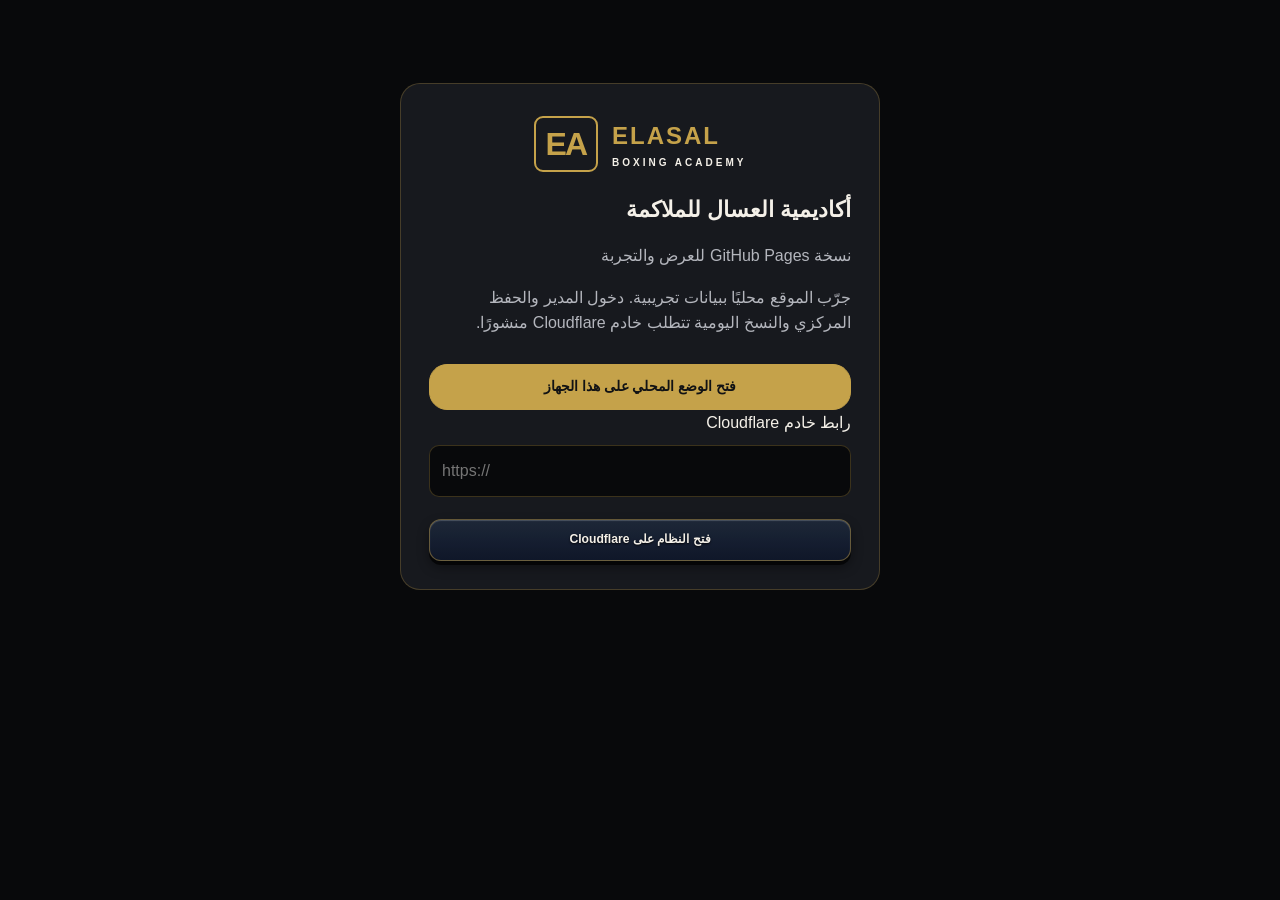
==== commit 48b47907: "Clarify local demo and validate Cloudflare links" ====
--- a/index.html
+++ b/index.html
@@ -21,10 +21,10 @@
   <button class="modal-submit-gold" type="submit">دخول</button>
  </form>
  <section id="setup-options" hidden>
-  <label for="api-url">رابط خادم Cloudflare</label><input id="api-url" type="url" placeholder="https://elasal-academy.your-name.workers.dev" dir="ltr">
-  <button class="modal-submit-gold" data-onclick="a1">الاتصال بالخادم</button>
-  <p>النسخ اليومية على السيرفر تتطلب ربط Cloudflare. الوضع المحلي يحفظ على هذا المتصفح فقط، ويعمل النسخ التلقائي أثناء فتح الصفحة.</p>
-  <button class="gold-tool-btn" data-onclick="a2">فتح الوضع المحلي على هذا الجهاز</button>
+  <p id="setup-hint">النسخ اليومية على السيرفر تتطلب ربط Cloudflare. الوضع المحلي يحفظ على هذا المتصفح فقط، ويعمل النسخ التلقائي أثناء فتح الصفحة.</p>
+  <button class="modal-submit-gold" data-onclick="a2">فتح الوضع المحلي على هذا الجهاز</button>
+  <label for="api-url">رابط خادم Cloudflare</label><input id="api-url" type="url" placeholder="https://" dir="ltr">
+  <button id="connect-server-btn" class="gold-tool-btn" data-onclick="a1">الاتصال بالخادم</button>
  </section>
  <button id="change-server-btn" class="gold-tool-btn" data-onclick="a3" hidden>إعداد الاتصال</button>
 </section>
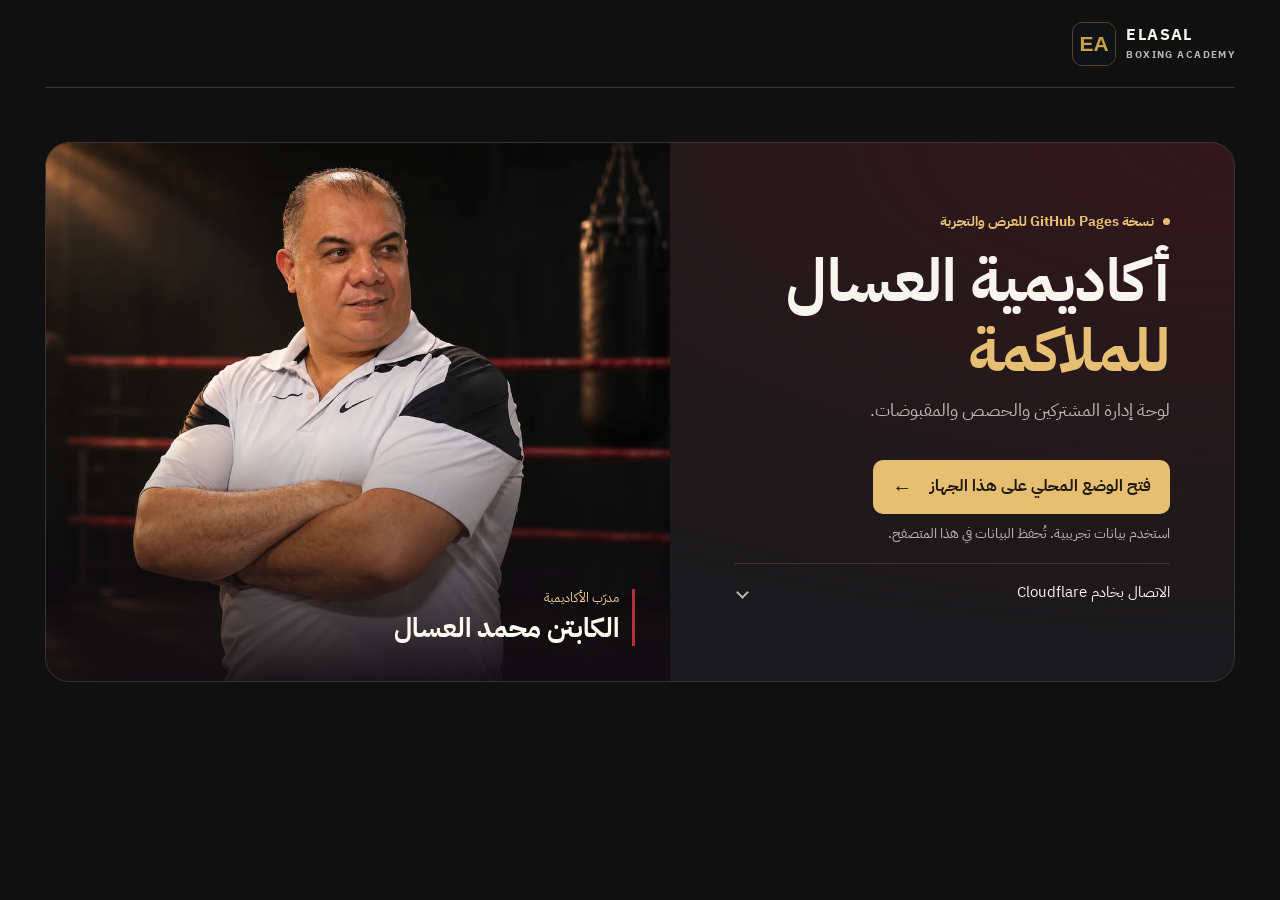
==== commit fbf29b3c: "Redesign ELASAL Academy landing page and dashboard" ====
--- a/index.html
+++ b/index.html
@@ -5,139 +5,171 @@
     <meta name="viewport" content="width=device-width, initial-scale=1.0">
     <meta http-equiv="Content-Security-Policy" content="default-src 'self'; script-src 'self'; style-src 'self' 'unsafe-inline'; img-src 'self' data: blob:; font-src 'self'; connect-src 'self' https:; object-src 'none'; base-uri 'self'; form-action 'self'">
     <meta name="referrer" content="no-referrer">
+    <meta name="theme-color" content="#111011">
+    <meta name="description" content="لوحة أكاديمية العسال للملاكمة لمتابعة المشتركين والحصص والمقبوضات.">
     <link rel="icon" href="./assets/favicon.svg" type="image/svg+xml">
-    <title>أكاديمية العسال للملاكمة | الجيل القادم 2026</title>
-    <!-- مكتبة توليد QR Code -->
-    <link rel="stylesheet" href="./assets/base.css">
-<link rel="stylesheet" href="./assets/brand.css">
+    <title>أكاديمية العسال للملاكمة</title>
+    <link rel="stylesheet" href="./assets/base.css?v=2">
+    <link rel="stylesheet" href="./assets/brand.css?v=2">
 </head>
 <body>
-
-<section id="entry-screen" class="entry-card">
- <div class="brand-wordmark"><strong>EA</strong><span>ELASAL <small>BOXING ACADEMY</small></span></div>
- <h1>أكاديمية العسال للملاكمة</h1><p id="entry-status" role="status">جارٍ فحص الاتصال</p>
- <form id="login-form" hidden data-onsubmit="a0">
-  <label for="admin-password">كلمة مرور المدير</label><input id="admin-password" type="password" autocomplete="current-password" required maxlength="256">
-  <button class="modal-submit-gold" type="submit">دخول</button>
- </form>
- <section id="setup-options" hidden>
-  <p id="setup-hint">النسخ اليومية على السيرفر تتطلب ربط Cloudflare. الوضع المحلي يحفظ على هذا المتصفح فقط، ويعمل النسخ التلقائي أثناء فتح الصفحة.</p>
-  <button class="modal-submit-gold" data-onclick="a2">فتح الوضع المحلي على هذا الجهاز</button>
-  <label for="api-url">رابط خادم Cloudflare</label><input id="api-url" type="url" placeholder="https://" dir="ltr">
-  <button id="connect-server-btn" class="gold-tool-btn" data-onclick="a1">الاتصال بالخادم</button>
- </section>
- <button id="change-server-btn" class="gold-tool-btn" data-onclick="a3" hidden>إعداد الاتصال</button>
-</section>
-
-
-<div id="app" class="container" hidden>
-    <section class="storage-bar" aria-live="polite"><span id="storage-status">جارٍ فحص التخزين</span><span id="operation-status"></span></section>
-    <header class="boxing-header">
-        <div class="brand-wordmark" aria-label="ELASAL Boxing Academy"><strong>EA</strong><span>ELASAL <small>BOXING ACADEMY</small></span></div>
-        <div class="admin-crown-box">
-            <div class="avatar-gold-frame">
-                <img id="manager-img" src="./assets/avatar.svg" class="manager-img" alt="الإدارة" data-onclick="a4" style="cursor:pointer;" title="عرض الصورة بحجم كبير">
-                <label for="manager-photo-input" class="camera-gold-btn" title="تغيير الصورة">
-                    <i class="fa-solid fa-camera"></i>
-                </label>
-                <input type="file" id="manager-photo-input" class="hidden-input" accept="image/*" data-onchange="a5">
-            </div>
-            <span class="admin-tag"><i class="fa-solid fa-microchip"></i> إدارة الأكاديمية · الإصدار 3.0</span>
-        </div>
-
-        <div class="academy-title-box">
-            <h1>
-                <span>أكاديمية العسال للملاكمة</span>
-                <span class="en-title">ELASAL BOXING ACADEMY</span>
-            </h1>
-        </div>
-
-        <button class="primary-gold-btn" data-onclick="a6">
-            <i class="fa-solid fa-user-plus"></i> تسجيل مشترك جديد
-        </button>
-
-        <div class="theme-control"><label for="brand-theme">الهوية</label><select id="brand-theme" data-onchange="a7"><option value="black">أسود مطفي</option><option value="blue">أزرق ملكي</option><option value="red">أحمر داكن</option><option value="green">أخضر زمردي</option></select></div>
-        <div class="header-tools-grid">
-            <button class="gold-tool-btn" data-onclick="a8"><i class="fa-brands fa-whatsapp" style="color:var(--whatsapp);"></i> إعدادات الواتس</button>
-            <button class="gold-tool-btn" data-onclick="a9"><i class="fa-solid fa-wallet" style="color:var(--warning);"></i> المصروفات</button>
-            <button class="gold-tool-btn" data-onclick="a10"><i class="fa-solid fa-download" style="color:var(--primary);"></i> نسخة احتياطية</button>
-            <label class="gold-tool-btn" style="cursor:pointer; margin-bottom:0;">
-                <i class="fa-solid fa-upload" style="color:var(--neon-pink);"></i> استعادة النسخة
-                <input type="file" id="import-file" accept=".json" style="display:none;" data-onchange="a11">
-            </label>
-        </div>
-<div class="session-tools"><button class="gold-tool-btn" data-onclick="a12">تحديث البيانات</button><button class="gold-tool-btn" data-settings="connection">التخزين والاتصال</button><button id="logout-btn" class="gold-tool-btn" data-onclick="a13" hidden>تسجيل الخروج</button></div>
-    </header>
-
-    <div class="gold-stats-grid">
-        <div class="stat-gold-card">
-            <div class="stat-lbl">إجمالي المشتركين</div>
-            <div class="stat-val" id="total-members">0</div>
-        </div>
-        <div class="stat-gold-card">
-            <div class="stat-lbl">المشتركين النشطين</div>
-            <div class="stat-val" id="active-members">0</div>
-        </div>
-        <div class="stat-gold-card inc">
-            <div class="stat-lbl">المقبوضات المسجلة</div>
-            <div class="stat-val" id="total-income">0 ج.م</div>
-        </div>
-        <div class="stat-gold-card deb">
-            <div class="stat-lbl">إجمالي الديون</div>
-            <div class="stat-val" id="total-debts">0 ج.م</div>
-        </div>
-        <div class="stat-gold-card net">
-            <div class="stat-lbl">المقبوضات − المصروفات</div>
-            <div class="stat-val" id="net-profit">0 ج.م</div>
-        </div>
-    </div>
-
-    <div class="search-gold-box">
-        <input type="text" id="search-input" class="search-gold-input" placeholder="بحث ذكي بالاسم أو رقم الهاتف..." data-oninput="a14">
-        <i class="fa-solid fa-magnifying-glass"></i>
-    </div>
-
-    <div class="quick-filters-row">
-        <div class="filter-chip active" role="button" tabindex="0" data-onclick="a15"> كل الأعضاء</div>
-        <div class="filter-chip" role="button" tabindex="0" data-onclick="a16"> النشطون فقط</div>
-        <div class="filter-chip" role="button" tabindex="0" data-onclick="a17"> أصحاب الديون</div>
-    </div>
-
-    <div class="accordions-gold-wrap">
-        <div class="accordion-gold-group open" id="acc-active">
-            <div class="accordion-gold-trigger" role="button" tabindex="0" data-onclick="a18">
-                <div class="accordion-title-flex">
-                    <i class="fa-solid fa-circle-check" style="color:var(--success);"></i> المشتركين النشطين
-                    <span class="counter-badge-gold" id="count-active">0</span>
-                </div>
-                <i class="fa-solid fa-chevron-down" style="font-size:0.8rem; color:var(--text-muted);"></i>
-            </div>
-            <div class="accordion-gold-body" id="list-active"></div>
-        </div>
-
-        <div class="accordion-gold-group" id="acc-expired">
-            <div class="accordion-gold-trigger" role="button" tabindex="0" data-onclick="a19">
-                <div class="accordion-title-flex">
-                    <i class="fa-solid fa-triangle-exclamation" style="color:var(--danger);"></i> الاشتراكات المنتهية
-                    <span class="counter-badge-gold" id="count-expired">0</span>
-                </div>
-                <i class="fa-solid fa-chevron-down" style="font-size:0.8rem; color:var(--text-muted);"></i>
-            </div>
-            <div class="accordion-gold-body" id="list-expired"></div>
-        </div>
-
-        <div class="accordion-gold-group" id="acc-debts">
-            <div class="accordion-gold-trigger" role="button" tabindex="0" data-onclick="a20">
-                <div class="accordion-title-flex">
-                    <i class="fa-solid fa-file-invoice-dollar" style="color:var(--warning);"></i> أصحاب الديون المتبقية
-                    <span class="counter-badge-gold" id="count-debts">0</span>
-                </div>
-                <i class="fa-solid fa-chevron-down" style="font-size:0.8rem; color:var(--text-muted);"></i>
-            </div>
-            <div class="accordion-gold-body" id="list-debts"></div>
-        </div>
-    </div>
-</div>
+    <main id="entry-screen" class="site-shell">
+        <header class="site-header">
+            <div class="brand-wordmark" lang="en" dir="ltr">
+                <img src="./assets/favicon.svg" width="44" height="44" alt="">
+                <span>ELASAL<small>BOXING ACADEMY</small></span>
+            </div>
+        </header>
+        <div class="entry-hero">
+            <div class="entry-content">
+                <p id="entry-status" role="status">جارٍ فحص الاتصال</p>
+                <h1>أكاديمية العسال <span>للملاكمة</span></h1>
+                <p class="entry-description">لوحة إدارة المشتركين والحصص والمقبوضات.</p>
+                <form id="login-form" hidden data-onsubmit="a0">
+                    <label for="admin-password">كلمة مرور المدير</label>
+                    <input id="admin-password" type="password" autocomplete="current-password" required maxlength="256">
+                    <button class="modal-submit-gold" type="submit">دخول</button>
+                </form>
+                <div id="setup-options" hidden>
+                    <button class="primary-gold-btn entry-action" type="button" data-onclick="a2">
+                        فتح الوضع المحلي على هذا الجهاز <span aria-hidden="true">←</span>
+                    </button>
+                    <p id="setup-hint">تُحفظ بيانات الوضع المحلي في هذا المتصفح.</p>
+                    <details id="server-options" class="server-options">
+                        <summary>الاتصال بخادم Cloudflare</summary>
+                        <label for="api-url">رابط خادم Cloudflare</label>
+                        <input id="api-url" type="url" placeholder="https://" dir="ltr" aria-describedby="connection-status">
+                        <button id="connect-server-btn" class="gold-tool-btn" type="button" data-onclick="a1">الاتصال بالخادم</button>
+                        <p id="connection-status" role="status"></p>
+                    </details>
+                </div>
+                <button id="change-server-btn" class="gold-tool-btn" type="button" data-onclick="a3" hidden>إعداد الاتصال</button>
+            </div>
+            <figure class="entry-portrait">
+                <img src="./assets/coach.webp" width="1200" height="900" alt="" fetchpriority="high">
+                <figcaption><small>مدرّب الأكاديمية</small>الكابتن محمد العسال</figcaption>
+            </figure>
+        </div>
+    </main>
+
+    <main id="app" class="site-shell dashboard" hidden>
+        <header class="site-header">
+            <div class="brand-wordmark" lang="en" dir="ltr">
+                <img src="./assets/favicon.svg" width="44" height="44" alt="">
+                <span>ELASAL<small>BOXING ACADEMY</small></span>
+            </div>
+            <div class="dashboard-preferences">
+                <div class="theme-control">
+                    <label for="brand-theme">الهوية</label>
+                    <select id="brand-theme" data-onchange="a7">
+                        <option value="black">أسود مطفي</option>
+                        <option value="blue">أزرق ملكي</option>
+                        <option value="red">أحمر داكن</option>
+                        <option value="green">أخضر زمردي</option>
+                    </select>
+                </div>
+                <div class="profile-tools">
+                    <button class="avatar-preview" type="button" data-onclick="a4" aria-label="عرض صورة الإدارة">
+                        <img id="manager-img" src="./assets/avatar.svg" class="manager-img" width="36" height="36" alt="">
+                    </button>
+                    <label class="photo-upload" for="manager-photo-input">
+                        تغيير الصورة
+                        <input type="file" id="manager-photo-input" class="visually-hidden" accept="image/*" data-onchange="a5">
+                    </label>
+                </div>
+            </div>
+        </header>
+
+        <div class="dashboard-overview">
+            <div>
+                <h1>لوحة إدارة الأكاديمية</h1>
+                <div class="storage-bar" aria-live="polite">
+                    <span id="storage-status">جارٍ فحص التخزين</span>
+                    <span id="operation-status"></span>
+                </div>
+            </div>
+            <button class="primary-gold-btn" type="button" data-onclick="a6">
+                <span class="button-plus" aria-hidden="true">+</span> تسجيل مشترك جديد
+            </button>
+        </div>
+
+        <section class="dashboard-summary" aria-labelledby="summary-title">
+            <h2 id="summary-title">ملخص الأكاديمية</h2>
+            <dl class="gold-stats-grid">
+                <div class="stat-gold-card">
+                    <dt class="stat-lbl">إجمالي المشتركين</dt>
+                    <dd class="stat-val" id="total-members">0</dd>
+                </div>
+                <div class="stat-gold-card inc">
+                    <dt class="stat-lbl">المشتركون النشطون</dt>
+                    <dd class="stat-val" id="active-members">0</dd>
+                </div>
+                <div class="stat-gold-card">
+                    <dt class="stat-lbl">المقبوضات المسجلة</dt>
+                    <dd class="stat-val" id="total-income">0 ج.م</dd>
+                </div>
+                <div class="stat-gold-card deb">
+                    <dt class="stat-lbl">الديون المستحقة</dt>
+                    <dd class="stat-val" id="total-debts">0 ج.م</dd>
+                </div>
+                <div class="stat-gold-card net">
+                    <dt class="stat-lbl">المقبوضات بعد المصروفات</dt>
+                    <dd class="stat-val" id="net-profit">0 ج.م</dd>
+                </div>
+            </dl>
+        </section>
+
+        <div class="dashboard-grid">
+            <section class="dashboard-panel members-panel" aria-labelledby="members-title">
+                <h2 id="members-title">المشتركون</h2>
+                <div class="search-gold-box">
+                    <label class="visually-hidden" for="search-input">البحث عن مشترك</label>
+                    <input type="search" id="search-input" class="search-gold-input" placeholder="ابحث بالاسم أو رقم الهاتف" data-oninput="a14">
+                </div>
+                <div class="quick-filters-row" aria-label="تصفية المشتركين" role="group">
+                    <button class="filter-chip active" type="button" aria-pressed="true" data-onclick="a15">كل الأعضاء</button>
+                    <button class="filter-chip" type="button" aria-pressed="false" data-onclick="a16">النشطون فقط</button>
+                    <button class="filter-chip" type="button" aria-pressed="false" data-onclick="a17">أصحاب الديون</button>
+                </div>
+                <div class="accordions-gold-wrap">
+                    <div class="accordion-gold-group open" id="acc-active">
+                        <button class="accordion-gold-trigger" type="button" aria-controls="list-active" aria-expanded="true" data-onclick="a18">
+                            <span class="accordion-title-flex">المشتركون النشطون <span class="counter-badge-gold" id="count-active">0</span></span>
+                        </button>
+                        <div class="accordion-gold-body" id="list-active"></div>
+                    </div>
+                    <div class="accordion-gold-group" id="acc-expired">
+                        <button class="accordion-gold-trigger" type="button" aria-controls="list-expired" aria-expanded="false" data-onclick="a19">
+                            <span class="accordion-title-flex">الاشتراكات المنتهية <span class="counter-badge-gold" id="count-expired">0</span></span>
+                        </button>
+                        <div class="accordion-gold-body" id="list-expired"></div>
+                    </div>
+                    <div class="accordion-gold-group" id="acc-debts">
+                        <button class="accordion-gold-trigger" type="button" aria-controls="list-debts" aria-expanded="false" data-onclick="a20">
+                            <span class="accordion-title-flex">أصحاب الديون <span class="counter-badge-gold" id="count-debts">0</span></span>
+                        </button>
+                        <div class="accordion-gold-body" id="list-debts"></div>
+                    </div>
+                </div>
+            </section>
+
+            <aside class="dashboard-panel" aria-labelledby="tools-title">
+                <h2 id="tools-title">أدوات الإدارة</h2>
+                <div class="tool-list">
+                    <button class="gold-tool-btn" type="button" data-onclick="a9">المصروفات</button>
+                    <button class="gold-tool-btn" type="button" data-onclick="a10">النسخ الاحتياطية</button>
+                    <label class="gold-tool-btn" for="import-file">
+                        استعادة نسخة من ملف
+                        <input type="file" id="import-file" accept=".json" class="visually-hidden" data-onchange="a11">
+                    </label>
+                    <button class="gold-tool-btn" type="button" data-onclick="a8">إعدادات واتساب</button>
+                    <button class="gold-tool-btn" type="button" data-onclick="a12">تحديث البيانات</button>
+                    <button class="gold-tool-btn" type="button" data-settings="connection">التخزين والاتصال</button>
+                    <button id="logout-btn" class="gold-tool-btn" type="button" data-onclick="a13" hidden>تسجيل الخروج</button>
+                </div>
+            </aside>
+        </div>
+    </main>
 
 <!-- نافذة عرض الصورة بحجم كبير -->
 <div id="modal-img-viewer" data-onclick="a21">
@@ -149,19 +181,19 @@
 <div id="modal-qr" class="modal-gold-overlay">
     <div class="modal-gold-box" style="text-align: center;">
         <div class="modal-gold-header">
-            <h3><i class="fa-solid fa-qrcode" style="color:var(--neon-pink);"></i> كود دخول العميل</h3>
-            <button class="modal-gold-close" data-onclick="a23">&times;</button>
+            <h3>كود دخول العميل</h3>
+            <button class="modal-gold-close" aria-label="إغلاق" data-onclick="a23">&times;</button>
         </div>
         <div style="margin: 15px 0; font-weight: bold; color: var(--text-main);" id="qr-member-name"></div>
         <div id="qrcode-container" style="background: white; padding: 15px; display: inline-block; border-radius: 12px; margin-bottom: 15px;" title="اضغط مطولاً على الصورة لحفظها"></div>
         <p style="font-size: 0.75rem; color: var(--text-muted); margin-bottom: 15px;">اضغط على زر (عرض الصورة بالحجم الكامل) لحفظها بسهولة، أو أرسل رسالة الواتساب مباشرة.</p>
         
-        <div style="display: grid; grid-template-columns: 1fr 1fr; gap: 8px;">
-            <button class="modal-submit-gold" data-onclick="a24" style="background: linear-gradient(180deg, #0284c7 0%, #0369a1 100%); margin-top:0;">
-                <i class="fa-solid fa-eye"></i> عرض وحفظ الصورة
+        <div class="qr-actions">
+            <button class="modal-submit-gold" data-onclick="a24" type="button">
+                عرض وحفظ الصورة
             </button>
-            <button class="modal-submit-gold" data-onclick="a25" style="background: linear-gradient(180deg, #22c55e 0%, #15803d 100%); margin-top:0;">
-                <i class="fa-brands fa-whatsapp"></i> إرسال واتساب
+            <button class="gold-tool-btn" data-onclick="a25" type="button">
+                إرسال واتساب
             </button>
         </div>
     </div>
@@ -171,8 +203,8 @@
 <div id="modal-add" class="modal-gold-overlay">
     <div class="modal-gold-box">
         <div class="modal-gold-header">
-            <h3><i class="fa-solid fa-user-plus" style="color:var(--primary);"></i> تسجيل مشترك جديد</h3>
-            <button class="modal-gold-close" data-onclick="a26">&times;</button>
+            <h3>تسجيل مشترك جديد</h3>
+            <button class="modal-gold-close" aria-label="إغلاق" data-onclick="a26">&times;</button>
         </div>
         <div>
             <div class="form-gold-group"><label for="name">اسم المشترك</label><input type="text" id="name" placeholder="مثال: يوسف العسال"></div>
@@ -209,7 +241,7 @@
             <div class="form-gold-group"><label for="paid">المبلغ المدفوع (ج.م)</label><input type="number" id="paid" placeholder="المبلغ المدفوع" data-oninput="a30"></div>
             <div class="form-gold-group"><label for="remaining">المبلغ المتبقي (ج.م)</label><input type="number" id="remaining" readonly></div>
             
-            <button class="modal-submit-gold" data-onclick="a31"><i class="fa-solid fa-check"></i> حفظ وإضافة المشترك</button>
+            <button class="modal-submit-gold" data-onclick="a31">حفظ وإضافة المشترك</button>
         </div>
     </div>
 </div>
@@ -218,14 +250,14 @@
 <div id="modal-settings" class="modal-gold-overlay">
     <div class="modal-gold-box">
         <div class="modal-gold-header">
-            <h3><i class="fa-brands fa-whatsapp" style="color:var(--whatsapp);"></i> إعدادات رقم الواتساب</h3>
-            <button class="modal-gold-close" data-onclick="a32">&times;</button>
+            <h3>إعدادات رقم الواتساب</h3>
+            <button class="modal-gold-close" aria-label="إغلاق" data-onclick="a32">&times;</button>
         </div>
         <div class="form-gold-group">
             <label for="admin-whatsapp">رقم الواتساب الأساسي للإدارة</label><input type="tel" id="admin-whatsapp" placeholder="مثال: 01012345678">
             <small style="color:var(--text-muted); display:block; margin-top:4px; font-size:0.75rem;">رقم تواصل الإدارة. الرسائل تفتح للمشترك في واتساب وتُرسل يدويًا.</small>
         </div>
-        <button class="modal-submit-gold" data-onclick="a33"><i class="fa-solid fa-floppy-disk"></i> حفظ الرقم</button>
+        <button class="modal-submit-gold" data-onclick="a33">حفظ الرقم</button>
     </div>
 </div>
 
@@ -233,8 +265,8 @@
 <div id="modal-edit" class="modal-gold-overlay">
     <div class="modal-gold-box">
         <div class="modal-gold-header">
-            <h3><i class="fa-solid fa-user-pen" style="color:var(--primary);"></i> تعديل بيانات المشترك</h3>
-            <button class="modal-gold-close" data-onclick="a34">&times;</button>
+            <h3>تعديل بيانات المشترك</h3>
+            <button class="modal-gold-close" aria-label="إغلاق" data-onclick="a34">&times;</button>
         </div>
         <input type="hidden" id="edit-id">
         <div class="form-gold-group"><label for="edit-name">اسم المشترك</label><input type="text" id="edit-name"></div>
@@ -270,7 +302,7 @@
         <div class="form-gold-group"><label for="edit-paid">المبلغ المدفوع</label><input type="number" id="edit-paid" data-oninput="a38"></div>
         <div class="form-gold-group"><label for="edit-remaining">المتبقي</label><input type="number" id="edit-remaining" readonly></div>
         
-        <button class="modal-submit-gold" data-onclick="a39"><i class="fa-solid fa-floppy-disk"></i> حفظ التعديلات</button>
+        <button class="modal-submit-gold" data-onclick="a39">حفظ التعديلات</button>
     </div>
 </div>
 
@@ -278,28 +310,28 @@
 <div id="modal-expense" class="modal-gold-overlay">
     <div class="modal-gold-box">
         <div class="modal-gold-header">
-            <h3><i class="fa-solid fa-wallet" style="color:var(--warning);"></i> تسجيل المصروفات</h3>
-            <button class="modal-gold-close" data-onclick="a40">&times;</button>
+            <h3>تسجيل المصروفات</h3>
+            <button class="modal-gold-close" aria-label="إغلاق" data-onclick="a40">&times;</button>
         </div>
         <div class="form-gold-group"><label for="expense-title">بند المصروف</label><input type="text" id="expense-title" placeholder="كهرباء، صيانة، إيجار..."></div>
         <div class="form-gold-group"><label for="expense-amount">المبلغ (ج.م)</label><input type="number" id="expense-amount" placeholder="المبلغ المنصرف"></div>
-        <button class="modal-submit-gold" data-onclick="a41"><i class="fa-solid fa-check"></i> تسجيل المصروف</button>
-        <div style="margin-top:14px;">
-            <h4 style="font-size:0.75rem; color:var(--text-muted); margin-bottom:6px; text-align:center;">سجل المصروفات السابقة:</h4>
-            <div id="expenses-list" style="max-height:120px; overflow-y:auto;"></div>
+        <button class="modal-submit-gold" data-onclick="a41">تسجيل المصروف</button>
+        <div class="expense-history">
+            <h4>المصروفات المسجلة</h4>
+            <div id="expenses-list"></div>
         </div>
     </div>
 </div>
 
 
 <div id="modal-backups" class="modal-gold-overlay"><section class="modal-gold-box">
- <div class="modal-gold-header"><h2>النسخ الاحتياطية</h2><button class="modal-gold-close" data-onclick="a42" aria-label="إغلاق">×</button></div>
+ <div class="modal-gold-header"><h2>النسخ الاحتياطية</h2><button class="modal-gold-close" aria-label="إغلاق" data-onclick="a42">×</button></div>
  <p id="backup-policy"></p><div class="backup-actions"><button class="modal-submit-gold" data-onclick="a43">تنزيل البيانات الحالية على الجهاز</button><button id="create-backup-btn" class="gold-tool-btn" data-onclick="a44">حفظ نسخة داخلية اليوم</button></div>
  <p id="backup-result" role="status"></p><div id="backup-list"></div>
- <p class="muted">النسخ الداخلية محفوظة داخل حساب الاستضافة نفسه. نسخة المدير على جهازه تحمي من فقد الحساب. لا ترفع ملفات بيانات الأعضاء إلى مستودع GitHub.</p>
+ <p class="muted">احتفظ بنسخة من بياناتك على جهازك. تجنّب رفع بيانات الأعضاء إلى مستودع GitHub.</p>
 </section></div>
 
 <script src="./assets/qrcode.min.js" defer></script>
-<script type="module" src="./events.js"></script>
+<script type="module" src="./events.js?v=2"></script>
 </body>
 </html>
--- a/assets/base.css
+++ b/assets/base.css
@@ -1,532 +1,217 @@
-
-        :root {
-            --bg-main: #030712;
-            --surface-card: rgba(15, 23, 42, 0.75);
-            --surface-hover: rgba(30, 41, 59, 0.85);
-            --text-main: #f8fafc;
-            --text-muted: #94a3b8;
-            --border-color: rgba(56, 189, 248, 0.2);
-            --border-glow: rgba(56, 189, 248, 0.5);
-            
-            --primary: #06b6d4;
-            --primary-hover: #0891b2;
-            --primary-shadow: rgba(6, 182, 212, 0.4);
-            
-            --neon-pink: #ec4899;
-            --neon-purple: #8b5cf6;
-            
-            --success: #10b981;
-            --danger: #f43f5e;
-            --warning: #f59e0b;
-            --whatsapp: #25d366;
-            
-            --radius-sm: 12px;
-            --radius-md: 18px;
-            --radius-lg: 24px;
-            
-            --glass-blur: blur(16px);
-        }
-
-        * { box-sizing: border-box; font-family: 'Cairo', sans-serif; margin: 0; padding: 0; }
-        
-        body { 
-            background-color: var(--bg-main); 
-            background-image: 
-                radial-gradient(circle at 10% 20%, rgba(6, 182, 212, 0.08) 0%, transparent 40%),
-                radial-gradient(circle at 90% 80%, rgba(139, 92, 246, 0.08) 0%, transparent 40%);
-            color: var(--text-main); 
-            padding: 20px; 
-            direction: rtl; 
-            min-height: 100vh;
-        }
-
-        .container { max-width: 900px; margin: 0 auto; }
-
-        .boxing-header {
-            background: var(--surface-card);
-            backdrop-filter: var(--glass-blur);
-            -webkit-backdrop-filter: var(--glass-blur);
-            border-radius: var(--radius-lg);
-            border: 1px solid var(--border-color);
-            padding: 28px 20px;
-            box-shadow: 0 0 30px rgba(6, 182, 212, 0.1), inset 0 0 15px rgba(6, 182, 212, 0.05);
-            text-align: center;
-            position: relative;
-            margin-bottom: 20px;
-            overflow: hidden;
-        }
-
-        .boxing-header::before {
-            content: '';
-            position: absolute;
-            top: 0; left: 0; right: 0; height: 2px;
-            background: linear-gradient(90deg, transparent, var(--primary), var(--neon-pink), transparent);
-        }
-
-        .admin-crown-box {
-            display: flex;
-            flex-direction: column;
-            align-items: center;
-            justify-content: center;
-            margin-bottom: 14px;
-        }
-
-        .avatar-gold-frame {
-            position: relative;
-            width: 80px;
-            height: 80px;
-            margin-bottom: 8px;
-        }
-
-        .manager-img {
-            width: 100%;
-            height: 100%;
-            border-radius: 50%;
-            object-fit: cover;
-            border: 2px solid var(--primary);
-            box-shadow: 0 0 15px var(--primary-shadow);
-            background: #0f172a;
-        }
-
-        .camera-gold-btn {
-            position: absolute;
-            bottom: 0; left: 0;
-            background: linear-gradient(145deg, #22d3ee, #0284c7);
-            color: #030712;
-            width: 32px; height: 32px;
-            border-radius: 50%;
-            display: flex; align-items: center; justify-content: center;
-            font-size: 0.8rem;
-            cursor: pointer;
-            box-shadow: 0 4px 10px rgba(0, 0, 0, 0.5), inset 0 2px 2px rgba(255, 255, 255, 0.4);
-            border: 1px solid rgba(255, 255, 255, 0.3);
-            transition: all 0.2s ease;
-        }
-        .camera-gold-btn:hover { 
-            transform: scale(1.15) translateY(-2px); 
-            box-shadow: 0 6px 15px rgba(34, 211, 238, 0.6), inset 0 2px 2px rgba(255, 255, 255, 0.6); 
-        }
-        .hidden-input { display: none; }
-
-        .admin-tag {
-            font-size: 0.75rem;
-            color: #22d3ee;
-            background: rgba(6, 182, 212, 0.1);
-            border: 1px solid rgba(6, 182, 212, 0.3);
-            padding: 4px 14px;
-            border-radius: 20px;
-            display: inline-flex;
-            align-items: center;
-            gap: 6px;
-            font-weight: 700;
-            letter-spacing: 0.5px;
-        }
-
-        .academy-title-box h1 {
-            font-size: 1.5rem;
-            font-weight: 900;
-            color: var(--text-main);
-            margin-bottom: 16px;
-            display: flex;
-            flex-direction: column;
-            gap: 4px;
-            text-shadow: 0 2px 10px rgba(0,0,0,0.5);
-        }
-        .academy-title-box h1 span { 
-            background: linear-gradient(135deg, #22d3ee, #e879f9); 
-            -webkit-background-clip: text; 
-            -webkit-text-fill-color: transparent; 
-        }
-        
-        .academy-title-box h1 .en-title { 
-            font-size: 0.85rem; 
-            color: var(--text-muted); 
-            letter-spacing: 2px; 
-            font-weight: 600; 
-            -webkit-text-fill-color: var(--text-muted);
-        }
-
-        .primary-gold-btn {
-            background: linear-gradient(180deg, #06b6d4 0%, #0284c7 50%, #0369a1 100%);
-            color: #fff;
-            border: 1px solid rgba(255, 255, 255, 0.3);
-            padding: 12px 24px;
-            border-radius: var(--radius-md);
-            font-size: 0.88rem;
-            font-weight: 800;
-            cursor: pointer;
-            display: inline-flex;
-            align-items: center;
-            justify-content: center;
-            gap: 8px;
-            width: 100%;
-            max-width: 280px;
-            margin: 0 auto 20px auto;
-            position: relative;
-            transform-style: preserve-3d;
-            box-shadow: 
-                0 6px 0 #024e7a,
-                0 12px 20px rgba(0, 0, 0, 0.6),
-                inset 0 2px 3px rgba(255, 255, 255, 0.4),
-                inset 0 -2px 3px rgba(0, 0, 0, 0.4);
-            transition: all 0.15s ease-out;
-            text-shadow: 0 1px 2px rgba(0, 0, 0, 0.5);
-        }
-        .primary-gold-btn:hover { 
-            transform: translateY(-3px); 
-            box-shadow: 
-                0 9px 0 #024e7a,
-                0 15px 25px rgba(6, 182, 212, 0.5),
-                inset 0 2px 4px rgba(255, 255, 255, 0.6),
-                inset 0 -2px 3px rgba(0, 0, 0, 0.4);
-            filter: brightness(1.1);
-        }
-
-        .header-tools-grid {
-            display: grid;
-            grid-template-columns: repeat(2, 1fr);
-            gap: 12px;
-            max-width: 400px;
-            margin: 0 auto;
-        }
-
-        .gold-tool-btn {
-            width: 100%;
-            height: 42px;
-            background: linear-gradient(180deg, rgba(30, 41, 59, 0.9) 0%, rgba(15, 23, 42, 0.95) 100%);
-            color: var(--text-main);
-            border: 1px solid var(--border-glow);
-            padding: 0 10px;
-            border-radius: var(--radius-sm);
-            cursor: pointer;
-            font-size: 0.76rem;
-            font-weight: 700;
-            display: inline-flex;
-            align-items: center;
-            justify-content: center;
-            gap: 6px;
-            position: relative;
-            box-shadow: 
-                0 4px 0 rgba(0, 0, 0, 0.7),
-                0 6px 12px rgba(0, 0, 0, 0.4),
-                inset 0 1px 1px rgba(255, 255, 255, 0.2);
-            transition: all 0.15s ease;
-            text-shadow: 0 1px 2px rgba(0,0,0,0.8);
-        }
-        .gold-tool-btn:hover { 
-            border-color: var(--primary); 
-            transform: translateY(-2px);
-            box-shadow: 
-                0 6px 0 rgba(0, 0, 0, 0.7),
-                0 8px 16px rgba(6, 182, 212, 0.25),
-                inset 0 1px 2px rgba(255, 255, 255, 0.3);
-            background: linear-gradient(180deg, rgba(51, 65, 85, 0.95) 0%, rgba(30, 41, 59, 0.95) 100%);
-        }
-
-        .gold-stats-grid {
-            display: grid;
-            grid-template-columns: repeat(auto-fit, minmax(120px, 1fr));
-            gap: 10px;
-            margin-bottom: 16px;
-        }
-
-        .stat-gold-card {
-            background: var(--surface-card);
-            backdrop-filter: var(--glass-blur);
-            border-radius: var(--radius-sm);
-            padding: 14px 10px;
-            border: 1px solid var(--border-color);
-            text-align: center;
-            box-shadow: 0 4px 15px rgba(0,0,0,0.3);
-            transition: 0.3s;
-        }
-        .stat-gold-card:hover { border-color: var(--border-glow); transform: translateY(-2px); }
-
-        .stat-lbl { font-size: 0.7rem; color: var(--text-muted); font-weight: 700; margin-bottom: 4px; }
-        .stat-val { font-size: 1.1rem; font-weight: 900; color: var(--text-main); }
-        .stat-gold-card.inc .stat-val { color: var(--success); text-shadow: 0 0 10px rgba(16, 185, 129, 0.3); }
-        .stat-gold-card.deb .stat-val { color: var(--danger); text-shadow: 0 0 10px rgba(244, 63, 94, 0.3); }
-        .stat-gold-card.net .stat-val { color: #22d3ee; text-shadow: 0 0 10px rgba(34, 211, 238, 0.3); }
-
-        .search-gold-box { margin-bottom: 14px; position: relative; }
-        .search-gold-input {
-            width: 100%;
-            padding: 12px 16px 12px 42px;
-            border-radius: var(--radius-md);
-            border: 1px solid var(--border-color);
-            background: var(--surface-card);
-            backdrop-filter: var(--glass-blur);
-            color: var(--text-main);
-            font-size: 0.9rem;
-            outline: none;
-            transition: 0.3s;
-        }
-        .search-gold-input:focus { border-color: var(--primary); box-shadow: 0 0 20px rgba(6, 182, 212, 0.3); }
-        .search-gold-box i {
-            position: absolute;
-            top: 50%; right: 16px;
-            transform: translateY(-50%);
-            color: var(--primary);
-            font-size: 0.9rem;
-        }
-
-        .quick-filters-row {
-            display: grid;
-            grid-template-columns: repeat(3, 1fr);
-            gap: 8px;
-            margin-bottom: 16px;
-            padding: 2px;
-        }
-        .filter-chip {
-            background: linear-gradient(180deg, #1e293b 0%, #0f172a 100%);
-            border: 1px solid var(--border-color);
-            color: var(--text-muted);
-            padding: 6px 8px;
-            border-radius: 16px;
-            font-size: 0.68rem;
-            font-weight: 700;
-            cursor: pointer;
-            text-align: center;
-            white-space: nowrap;
-            overflow: hidden;
-            text-overflow: ellipsis;
-            transition: all 0.2s ease;
-            box-shadow: 0 2px 0 #070a12, 0 3px 6px rgba(0,0,0,0.4);
-        }
-        .filter-chip:hover {
-            transform: translateY(-2px);
-            color: var(--text-main);
-            box-shadow: 0 4px 0 #070a12, 0 5px 10px rgba(0,0,0,0.5);
-        }
-        .filter-chip.active { 
-            background: linear-gradient(180deg, #06b6d4 0%, #0284c7 100%); 
-            color: #030712; 
-            border-color: #22d3ee; 
-            box-shadow: 0 3px 0 #034e7b, 0 0 12px var(--primary-shadow); 
-            font-weight: 800; 
-        }
-
-        .accordion-gold-group {
-            background: var(--surface-card);
-            backdrop-filter: var(--glass-blur);
-            border-radius: var(--radius-md);
-            border: 1px solid var(--border-color);
-            margin-bottom: 12px;
-            overflow: hidden;
-            box-shadow: 0 4px 20px rgba(0,0,0,0.2);
-        }
-
-        .accordion-gold-trigger {
-            padding: 14px 18px;
-            background: transparent;
-            display: flex;
-            justify-content: space-between;
-            align-items: center;
-            cursor: pointer;
-            user-select: none;
-            transition: background 0.2s;
-        }
-        .accordion-gold-trigger:hover { background: rgba(255,255,255,0.02); }
-        .accordion-title-flex {
-            display: flex;
-            align-items: center;
-            gap: 10px;
-            font-size: 0.95rem;
-            font-weight: 800;
-            color: var(--text-main);
-        }
-        
-        .counter-badge-gold {
-            background: var(--surface-hover);
-            color: var(--primary);
-            border: 1px solid var(--border-color);
-            padding: 2px 10px;
-            border-radius: 12px;
-            font-size: 0.75rem;
-            font-weight: 800;
-        }
-
-        .accordion-gold-body {
-            padding: 14px;
-            display: none;
-            border-top: 1px solid var(--border-color);
-            background: rgba(3, 7, 18, 0.4);
-        }
-        .accordion-gold-group.open .accordion-gold-body { display: block; }
-
-        .member-gold-card {
-            background: rgba(15, 23, 42, 0.85);
-            border-radius: var(--radius-md);
-            padding: 14px;
-            margin-bottom: 12px;
-            border: 1px solid var(--border-color);
-            display: flex;
-            flex-direction: column;
-            gap: 12px;
-            box-shadow: 0 4px 15px rgba(0,0,0,0.3);
-            transition: 0.3s;
-        }
-        .member-gold-card:hover { border-color: rgba(6, 182, 212, 0.4); box-shadow: 0 0 20px rgba(6, 182, 212, 0.15); }
-
-        .member-gold-top { display: flex; align-items: center; gap: 12px; }
-        .member-gold-avatar { 
-            width: 50px; height: 50px; border-radius: 50%; object-fit: cover; 
-            border: 2px solid var(--primary); background: #030712; 
-            box-shadow: 0 0 10px var(--primary-shadow); cursor: pointer; 
-            transition: transform 0.2s ease;
-        }
-        .member-gold-avatar:hover { transform: scale(1.1); }
-        
-        .member-gold-info { flex: 1; }
-        .member-gold-info h4 { font-size: 1rem; font-weight: 800; color: var(--text-main); margin-bottom: 3px; }
-        .member-gold-info p { font-size: 0.75rem; color: var(--text-muted); display: flex; align-items: center; gap: 6px; }
-
-        .tags-gold-row { display: flex; gap: 6px; flex-wrap: wrap; margin-top: 6px; }
-        .gold-status-badge { padding: 3px 8px; border-radius: 8px; font-size: 0.7rem; font-weight: 700; display: inline-flex; align-items: center; gap: 4px; }
-        .badge-active { background: rgba(16, 185, 129, 0.15); color: #34d399; border: 1px solid rgba(16, 185, 129, 0.3); }
-        .badge-expired { background: rgba(244, 63, 94, 0.15); color: #fb7185; border: 1px solid rgba(244, 63, 94, 0.3); }
-        .badge-neutral { background: var(--surface-hover); color: var(--text-muted); border: 1px solid var(--border-color); }
-        .badge-debt { background: rgba(245, 158, 11, 0.15); color: #fbbf24; border: 1px solid rgba(245, 158, 11, 0.3); }
-
-        .progress-gold-container { width: 100%; }
-        .progress-gold-meta { display: flex; justify-content: space-between; font-size: 0.7rem; color: var(--text-muted); margin-bottom: 4px; font-weight: 700; }
-        .progress-gold-line { height: 6px; background: var(--surface-hover); border-radius: 6px; overflow: hidden; border: 1px solid var(--border-color); }
-        .progress-gold-fill { height: 100%; background: linear-gradient(90deg, var(--primary), var(--neon-purple)); border-radius: 6px; box-shadow: 0 0 10px var(--primary); }
-
-        .card-gold-actions { 
-            display: grid; 
-            grid-template-columns: repeat(3, 1fr); 
-            gap: 8px; 
-            margin-top: 4px;
-        }
-        .gold-action-btn {
-            padding: 8px 4px;
-            border-radius: var(--radius-sm);
-            font-size: 0.65rem;
-            font-weight: 700;
-            cursor: pointer;
-            display: inline-flex;
-            align-items: center;
-            justify-content: center;
-            gap: 4px;
-            color: #fff;
-            border: 1px solid rgba(255, 255, 255, 0.2);
-            transition: all 0.12s ease;
-            text-align: center;
-            text-shadow: 0 1px 2px rgba(0, 0, 0, 0.8);
-            position: relative;
-            white-space: nowrap;
-            overflow: hidden;
-            text-overflow: ellipsis;
-        }
-        .gold-action-btn:hover { filter: brightness(1.15); transform: translateY(-2px); }
-        .gold-action-btn:active { transform: translateY(2px); }
-
-        .btn-attend { background: linear-gradient(180deg, #10b981 0%, #047857 100%); box-shadow: 0 4px 0 #024e38, 0 4px 8px rgba(0,0,0,0.4); }
-        .btn-wa { background: linear-gradient(180deg, #22c55e 0%, #15803d 100%); box-shadow: 0 4px 0 #0e5628, 0 4px 8px rgba(0,0,0,0.4); }
-        .btn-bell { background: linear-gradient(180deg, #8b5cf6 0%, #6d28d9 100%); box-shadow: 0 4px 0 #4c1d95, 0 4px 8px rgba(0,0,0,0.4); }
-        .btn-debt { background: linear-gradient(180deg, #f59e0b 0%, #b45309 100%); box-shadow: 0 4px 0 #78350f, 0 4px 8px rgba(0,0,0,0.4); }
-        .btn-renew { background: linear-gradient(180deg, #0284c7 0%, #0369a1 100%); box-shadow: 0 4px 0 #0c4a6e, 0 4px 8px rgba(0,0,0,0.4); }
-        .btn-edit { background: linear-gradient(180deg, #0891b2 0%, #0e7490 100%); box-shadow: 0 4px 0 #155e75, 0 4px 8px rgba(0,0,0,0.4); }
-        .btn-correct { background: linear-gradient(180deg, #d97706 0%, #b45309 100%); box-shadow: 0 4px 0 #78350f, 0 4px 8px rgba(0,0,0,0.4); }
-        .btn-qr { background: linear-gradient(180deg, #ec4899 0%, #be185d 100%); box-shadow: 0 4px 0 #831843, 0 4px 8px rgba(0,0,0,0.4); }
-        .btn-del { background: linear-gradient(180deg, #f43f5e 0%, #be123c 100%); box-shadow: 0 4px 0 #881337, 0 4px 8px rgba(0,0,0,0.4); }
-
-        .modal-gold-overlay {
-            display: none;
-            position: fixed;
-            top: 0; left: 0; width: 100%; height: 100%;
-            background: rgba(3, 7, 18, 0.85);
-            backdrop-filter: blur(8px);
-            -webkit-backdrop-filter: blur(8px);
-            justify-content: center;
-            align-items: center;
-            z-index: 1000;
-            padding: 16px;
-        }
-        .modal-gold-box {
-            background: rgba(15, 23, 42, 0.95);
-            backdrop-filter: var(--glass-blur);
-            border: 1px solid var(--border-glow);
-            border-radius: var(--radius-lg);
-            padding: 22px;
-            width: 100%;
-            max-width: 440px;
-            max-height: 90vh;
-            overflow-y: auto;
-            box-shadow: 0 0 40px rgba(6, 182, 212, 0.2);
-        }
-        .modal-gold-header { display: flex; justify-content: space-between; align-items: center; margin-bottom: 16px; border-bottom: 1px solid var(--border-color); padding-bottom: 10px; }
-        .modal-gold-header h3 { font-size: 1.1rem; color: var(--text-main); display: flex; align-items: center; gap: 8px; font-weight: 800; }
-        .modal-gold-close { background: none; border: none; color: var(--text-muted); font-size: 1.4rem; cursor: pointer; }
-
-        .form-gold-group { margin-bottom: 12px; }
-        .form-gold-group label { display: block; margin-bottom: 4px; font-size: 0.8rem; color: var(--text-muted); font-weight: 700; }
-        .form-gold-group input, .form-gold-group select {
-            width: 100%;
-            padding: 10px 14px;
-            border-radius: var(--radius-sm);
-            border: 1px solid var(--border-color);
-            background: #030712;
-            color: var(--text-main);
-            font-size: 0.85rem;
-            outline: none;
-        }
-
-        .modal-submit-gold {
-            background: linear-gradient(180deg, #06b6d4 0%, #0284c7 100%);
-            color: #fff;
-            border: 1px solid rgba(255, 255, 255, 0.3);
-            padding: 11px;
-            border-radius: var(--radius-md);
-            font-weight: 800;
-            width: 100%;
-            font-size: 0.85rem;
-            cursor: pointer;
-            margin-top: 10px;
-            box-shadow: 0 5px 0 #024e7a, 0 8px 15px rgba(0, 0, 0, 0.5);
-        }
-
-        .empty-gold-notice { text-align: center; color: var(--text-muted); font-size: 0.8rem; padding: 18px; font-weight: 700; }
-
-        #custom-pkg-box, #edit-custom-pkg-box {
-            display: none;
-            background: rgba(3, 7, 18, 0.6);
-            border: 1px dashed var(--border-color);
-            padding: 10px;
-            border-radius: var(--radius-sm);
-            margin-top: 8px;
-        }
-
-        /* نافذة تكبير الصورة */
-        #modal-img-viewer {
-            display: none;
-            position: fixed;
-            top: 0; left: 0; width: 100%; height: 100%;
-            background: rgba(3, 7, 18, 0.92);
-            backdrop-filter: blur(10px);
-            justify-content: center;
-            align-items: center;
-            z-index: 2000;
-            padding: 20px;
-            flex-direction: column;
-            gap: 15px;
-        }
-        #modal-img-viewer img {
-            max-width: 90%;
-            max-height: 80vh;
-            border-radius: var(--radius-md);
-            border: 2px solid var(--primary);
-            box-shadow: 0 0 30px var(--primary-shadow);
-            object-fit: contain;
-        }
-        #modal-img-viewer .close-viewer {
-            background: var(--danger);
-            color: white;
-            border: none;
-            padding: 8px 20px;
-            border-radius: var(--radius-sm);
-            font-weight: bold;
-            cursor: pointer;
-        }
-    +@font-face {
+    font-family: "IBM Plex Sans Arabic";
+    src: url("./fonts/plex-arabic-400.woff2") format("woff2");
+    font-style: normal;
+    font-weight: 400;
+    font-display: swap;
+    unicode-range: U+0600-06FF, U+0750-077F, U+0870-089F, U+08A0-08FF, U+200C-200F, U+FB50-FDFF, U+FE70-FEFC;
+}
+
+@font-face {
+    font-family: "IBM Plex Sans Arabic";
+    src: url("./fonts/plex-arabic-700.woff2") format("woff2");
+    font-style: normal;
+    font-weight: 700;
+    font-display: swap;
+    unicode-range: U+0600-06FF, U+0750-077F, U+0870-089F, U+08A0-08FF, U+200C-200F, U+FB50-FDFF, U+FE70-FEFC;
+}
+
+@font-face {
+    font-family: "IBM Plex Sans Arabic";
+    src: url("./fonts/plex-latin-400.woff2") format("woff2");
+    font-style: normal;
+    font-weight: 400;
+    font-display: swap;
+    unicode-range: U+0000-00FF, U+2000-206F, U+2190-2193, U+2212;
+}
+
+@font-face {
+    font-family: "IBM Plex Sans Arabic";
+    src: url("./fonts/plex-latin-700.woff2") format("woff2");
+    font-style: normal;
+    font-weight: 700;
+    font-display: swap;
+    unicode-range: U+0000-00FF, U+2000-206F, U+2190-2193, U+2212;
+}
+
+:root {
+    color-scheme: dark;
+    --bg-main: #111011;
+    --surface-card: #1a191b;
+    --surface-hover: #262427;
+    --field: #131214;
+    --text-main: #f8f5ef;
+    --text-muted: #bcb6b2;
+    --border-color: #373337;
+    --primary: #e7bf72;
+    --primary-hover: #f3d393;
+    --primary-text: #211709;
+    --strike: #b92e3d;
+    --ambient: #32171b;
+    --success: #9edab1;
+    --danger: #f69ba6;
+    --radius-sm: 10px;
+    --radius-md: 16px;
+    --radius-lg: 24px;
+}
+
+* { box-sizing: border-box; }
+[hidden] { display: none !important; }
+
+body {
+    margin: 0;
+    min-height: 100vh;
+    background: var(--bg-main);
+    color: var(--text-main);
+    font: 400 16px / 1.65 "IBM Plex Sans Arabic", Tahoma, Arial, sans-serif;
+}
+
+h1, h2, h3, h4, p, figure, dl, dd { margin: 0; }
+button, input, select { font: inherit; }
+button, summary { touch-action: manipulation; }
+button, summary { cursor: pointer; }
+img { max-inline-size: 100%; display: block; }
+
+:focus-visible {
+    outline: 2px solid var(--primary-hover);
+    outline-offset: 3px;
+}
+
+.visually-hidden {
+    position: absolute;
+    inline-size: 1px;
+    block-size: 1px;
+    padding: 0;
+    overflow: hidden;
+    clip-path: inset(50%);
+    white-space: nowrap;
+}
+
+input:not([type="file"], [type="hidden"]), select {
+    min-block-size: 44px;
+    min-inline-size: 0;
+    max-inline-size: 100%;
+    padding: 8px 12px;
+    border: 1px solid var(--border-color);
+    border-radius: var(--radius-sm);
+    background: var(--field);
+    color: var(--text-main);
+}
+
+input::placeholder { color: var(--text-muted); opacity: .9; }
+input[readonly] { color: var(--text-muted); }
+
+.primary-gold-btn, .modal-submit-gold, .gold-tool-btn, .gold-action-btn {
+    display: inline-flex;
+    justify-content: center;
+    align-items: center;
+    gap: 8px;
+    min-block-size: 44px;
+    padding: 8px 15px;
+    border: 1px solid transparent;
+    border-radius: var(--radius-sm);
+    font-weight: 700;
+    text-align: center;
+    line-height: 1.4;
+    cursor: pointer;
+    transition: background-color .18s ease, border-color .18s ease;
+}
+
+.primary-gold-btn, .modal-submit-gold {
+    background: var(--primary);
+    color: var(--primary-text);
+}
+
+.primary-gold-btn:hover, .modal-submit-gold:hover { background: var(--primary-hover); }
+
+.gold-tool-btn, .gold-action-btn {
+    background: var(--surface-card);
+    border-color: var(--border-color);
+    color: var(--text-main);
+}
+
+.gold-tool-btn:hover, .gold-action-btn:hover { background: var(--surface-hover); border-color: var(--primary); }
+button:disabled { opacity: .6; cursor: wait; }
+
+.modal-gold-overlay, #modal-img-viewer {
+    position: fixed;
+    inset: 0;
+    z-index: 1000;
+    display: none;
+    align-items: center;
+    justify-content: center;
+    padding: 16px;
+    background: rgba(10, 9, 10, .79);
+    backdrop-filter: blur(7px);
+}
+
+.modal-gold-box {
+    inline-size: min(100%, 510px);
+    max-block-size: 90vh;
+    max-block-size: 90dvh;
+    overflow-y: auto;
+    overscroll-behavior: contain;
+    padding: clamp(16px, 4vw, 27px);
+    border: 1px solid var(--border-color);
+    border-radius: var(--radius-lg);
+    background: var(--surface-card);
+    box-shadow: 0 18px 65px #0007;
+}
+
+.modal-gold-header {
+    display: flex;
+    align-items: center;
+    justify-content: space-between;
+    gap: 10px;
+    padding-block-end: 12px;
+    margin-block-end: 14px;
+    border-block-end: 1px solid var(--border-color);
+}
+
+.modal-gold-header h2, .modal-gold-header h3 { font-size: 1.25rem; line-height: 1.4; }
+
+.modal-gold-close, .close-viewer {
+    background: var(--field);
+    color: var(--text-main);
+    border: 1px solid var(--border-color);
+    border-radius: var(--radius-sm);
+    min-block-size: 40px;
+    min-inline-size: 40px;
+}
+
+.modal-gold-close { font-size: 1.25rem; }
+.close-viewer { padding-inline: 15px; }
+
+.form-gold-group { margin-block-end: 12px; }
+.form-gold-group label, #login-form label, .server-options label {
+    display: block;
+    margin-block-end: 5px;
+    color: var(--text-muted);
+    font-size: .875rem;
+}
+
+.form-gold-group input, .form-gold-group select, #login-form input, .server-options input { inline-size: 100%; }
+.form-gold-group input[type="file"] { display: block; max-inline-size: 100%; min-block-size: 40px; padding-block: 6px; }
+#custom-pkg-box, #edit-custom-pkg-box { display: none; padding: 12px; margin-block-end: 12px; background: var(--field); border-radius: var(--radius-sm); }
+.modal-submit-gold { inline-size: 100%; }
+
+#modal-img-viewer { flex-direction: column; gap: 16px; z-index: 2000; }
+#modal-img-viewer img { inline-size: auto; max-block-size: 76dvh; object-fit: contain; border-radius: var(--radius-md); }
+
+.qr-actions, .backup-actions { display: flex; flex-wrap: wrap; gap: 8px; }
+.qr-actions button, .backup-actions button { flex: 1 1 130px; inline-size: auto; }
+#qrcode-container img { margin-inline: auto; }
+#backup-policy, .muted { margin-block: 12px; color: var(--text-muted); font-size: .875rem; }
+#backup-result { margin-block-start: 8px; }
+#backup-result[data-error="true"], #operation-status[data-error="true"] { color: var(--danger); }
+#backup-list, #expenses-list { max-block-size: 42vh; overflow: auto; }
+
+.backup-row, #expenses-list p { padding-block: 10px; border-block-end: 1px solid var(--border-color); }
+.backup-row button { margin: 8px 0 0 6px; font-size: .875rem; }
+.backup-row time { display: block; color: var(--text-muted); font-size: .875rem; }
+.expense-history { margin-block-start: 16px; }
+.expense-history h4 { color: var(--text-muted); font-size: .875rem; }
+
+@media (prefers-reduced-motion: reduce) {
+    *, *::after, *::before { transition: none !important; }
+}
--- a/assets/brand.css
+++ b/assets/brand.css
@@ -1,11 +1,452 @@
-:root{--bg-main:#08090b;--surface-card:#17191e;--surface-hover:#24272d;--text-main:#f4f0e8;--text-muted:#b4b6bd;--border-color:#c5a24a44;--border-glow:#c5a24a77;--primary:#c5a24a;--primary-hover:#f2d98a;--primary-shadow:#c5a24a33;--neon-pink:#c5a24a;--neon-purple:#7a541b;--direction-color:#111214}
-body[data-theme=blue]{--bg-main:#080f29;--surface-card:#101b3f;--surface-hover:#182b59;--direction-color:#1536a6}
-body[data-theme=red]{--bg-main:#21090f;--surface-card:#33131d;--surface-hover:#491a28;--direction-color:#8f1427}
-body[data-theme=green]{--bg-main:#061c15;--surface-card:#0b2b21;--surface-hover:#103e30;--direction-color:#006b4f}
-body{background-image:none;font-family:Tahoma,Arial,sans-serif;line-height:1.6}*{font-family:inherit}[hidden]{display:none!important}button,input,select{font:inherit}button{touch-action:manipulation}button:disabled{opacity:.5;cursor:wait}button:focus-visible,input:focus-visible,select:focus-visible,[tabindex]:focus-visible{outline:3px solid #f2d98a;outline-offset:3px}label{display:block}input,select{max-width:100%}.boxing-header{box-shadow:none;background:linear-gradient(145deg,var(--surface-card),var(--direction-color));border-top:3px solid var(--primary)}.boxing-header::before{display:none}.academy-title-box h1 span{-webkit-text-fill-color:var(--text-main);background:none}.admin-tag{color:var(--primary);background:#c5a24a15;border-color:var(--border-color);letter-spacing:0}.primary-gold-btn,.modal-submit-gold{background:var(--primary);color:#111214;border:1px solid var(--primary);box-shadow:none;text-shadow:none}.primary-gold-btn:hover,.modal-submit-gold:hover{background:var(--primary-hover);color:#111214}.camera-gold-btn{background:var(--primary);color:#111214}.manager-img{background:var(--surface-card)}.brand-wordmark{display:flex;direction:ltr;align-items:center;justify-content:center;gap:14px;margin:4px auto 20px;color:var(--primary);font-family:Arial,sans-serif;letter-spacing:2px}.brand-wordmark strong{font-size:32px;line-height:1;border:2px solid var(--primary);padding:10px;border-radius:9px;letter-spacing:-2px}.brand-wordmark span{font-size:24px;font-weight:800;text-align:left}.brand-wordmark small{display:block;font-size:10px;letter-spacing:3px;color:var(--text-main)}.theme-control{display:flex;align-items:center;justify-content:center;gap:10px;margin-top:18px}.theme-control select{border:1px solid var(--border-color);background:var(--bg-main);color:var(--text-main);padding:6px 12px;border-radius:8px}.storage-bar{display:flex;justify-content:space-between;gap:12px;flex-wrap:wrap;font-size:12px;margin-bottom:12px;color:var(--text-muted)}.entry-card{width:min(100%,480px);margin:7vh auto;padding:28px;background:var(--surface-card);border:1px solid var(--border-color);border-radius:20px}.entry-card h1{font-size:22px;margin:16px 0}.entry-card p{color:var(--text-muted);margin:16px 0}.entry-card input{display:block;width:100%;padding:12px;border:1px solid var(--border-color);background:var(--bg-main);color:var(--text-main);border-radius:10px;margin:10px 0}.entry-card button{width:100%;margin-top:12px}.session-tools,.backup-actions{display:flex;gap:10px;justify-content:center;margin-top:16px}.muted,#backup-policy{font-size:13px;color:var(--text-muted);margin:14px 0}.backup-row{padding:14px 0;border-bottom:1px solid var(--border-color)}.backup-row button{margin:8px 0 0 8px}.backup-row time{display:block;direction:ltr;text-align:right}.member-gold-card{background:var(--surface-card);box-shadow:none}.member-gold-info h4{overflow-wrap:anywhere}.progress-gold-fill{background:var(--primary)}.gold-action-btn{font-size:12px;padding:8px!important}.stat-val{font-family:Arial,sans-serif}.filter-chip{color:var(--text-main)}.filter-chip.active{background:#c5a24a25;color:var(--primary);border-color:var(--primary)}.gold-tool-btn{color:var(--text-main)}.modal-gold-box{max-height:90dvh;overflow:auto}.modal-gold-overlay{backdrop-filter:blur(8px)}#qrcode-container{color:#111214}.fa-solid,.fa-brands{display:none}.gold-tool-btn,.gold-action-btn{gap:0}#operation-status[data-error=true],#backup-result[data-error=true]{color:#ff9aa9}#operation-status{font-weight:bold}#app[data-busy=true]{pointer-events:none;opacity:.75}#app[data-busy=true] .storage-bar{opacity:1}#backup-list{max-height:42vh;overflow:auto}.header-tools-grid{grid-template-columns:repeat(2,minmax(0,1fr))}.stat-gold-card{min-width:0}.stat-val{overflow-wrap:anywhere}#modal-qr .modal-submit-gold{background:var(--primary)!important;color:#111214}
-@media(min-width:680px){.header-tools-grid{grid-template-columns:repeat(4,minmax(0,1fr))}}
-@media(max-width:480px){body{padding:12px}.entry-card{margin:3vh auto;padding:20px}.academy-title-box h1{font-size:1.2rem}.brand-wordmark{gap:10px}.gold-stats-grid{grid-template-columns:repeat(2,minmax(0,1fr))}.stat-gold-card:last-child{grid-column:1/-1}.session-tools,.backup-actions{flex-wrap:wrap}.progress-gold-meta{flex-wrap:wrap;gap:4px}.member-gold-top{gap:10px}.member-gold-avatar{width:54px;height:54px}.modal-gold-box{padding:18px;width:100%}}
-@media(prefers-reduced-motion:reduce){*,*::before,*::after{animation:none!important;transition:none!important;scroll-behavior:auto!important}}
-
-.camera-gold-btn::after{content:'صورة';font-size:10px;font-weight:700}
-.gold-action-btn{background:var(--surface-hover);color:var(--text-main);border:1px solid var(--border-color);text-shadow:none;box-shadow:none}.gold-action-btn:hover{background:var(--primary);color:#111214}.gold-action-btn[data-action=delete]{color:#ffb3bd;border-color:#ffb3bd66}.header-tools-grid{width:100%;max-width:none}.accordion-gold-group{width:100%}
+body[data-theme="blue"] {
+    --bg-main: #10131d;
+    --surface-card: #1a2030;
+    --surface-hover: #25304a;
+    --field: #101522;
+    --border-color: #374158;
+    --ambient: #202c49;
+}
+
+body[data-theme="red"] {
+    --bg-main: #170e10;
+    --surface-card: #24181c;
+    --surface-hover: #352329;
+    --field: #190f13;
+    --border-color: #4a313a;
+    --ambient: #421b25;
+}
+
+body[data-theme="green"] {
+    --bg-main: #101613;
+    --surface-card: #192420;
+    --surface-hover: #25352d;
+    --field: #101a15;
+    --border-color: #33483d;
+    --ambient: #1c3629;
+}
+
+.site-shell {
+    width: min(100% - clamp(28px, 7vw, 96px), 1200px);
+    margin-inline: auto;
+    padding-block-end: 40px;
+}
+
+.site-header {
+    display: flex;
+    align-items: center;
+    justify-content: space-between;
+    flex-wrap: wrap;
+    gap: 14px;
+    min-block-size: 88px;
+    padding-block: 14px;
+    border-block-end: 1px solid var(--border-color);
+}
+
+.brand-wordmark {
+    display: inline-flex;
+    align-items: center;
+    gap: 10px;
+    font-weight: 700;
+    letter-spacing: .085em;
+    line-height: 1.1;
+}
+
+.brand-wordmark img { flex: 0 0 44px; border: 1px solid #54452e; border-radius: 10px; }
+.brand-wordmark small { display: block; margin-block-start: 4px; color: var(--text-muted); font-size: .63rem; letter-spacing: .14em; }
+
+.entry-hero {
+    display: grid;
+    grid-template-columns: minmax(0, .95fr) minmax(0, 1.05fr);
+    margin-block-start: clamp(28px, 6vh, 68px);
+    min-block-size: 540px;
+    overflow: hidden;
+    border: 1px solid var(--border-color);
+    border-radius: var(--radius-lg);
+    background: radial-gradient(ellipse at right top, var(--ambient), transparent 65%), var(--surface-card);
+}
+
+.entry-content {
+    align-self: center;
+    padding: clamp(24px, 5vw, 70px);
+    min-inline-size: 0;
+}
+
+#entry-status {
+    display: flex;
+    align-items: baseline;
+    gap: 9px;
+    color: var(--primary);
+    font-size: .875rem;
+    font-weight: 700;
+    overflow-wrap: anywhere;
+}
+
+#entry-status::before {
+    content: "";
+    flex: 0 0 7px;
+    block-size: 7px;
+    border-radius: 50%;
+    align-self: center;
+    background: var(--primary);
+}
+
+.entry-content h1 {
+    margin-block: 12px 10px;
+    font-size: clamp(2.2rem, 4.65vw, 4.75rem);
+    font-weight: 700;
+    line-height: 1.18;
+}
+
+.entry-content h1 span { display: block; color: var(--primary); }
+.entry-description { color: var(--text-muted); font-size: clamp(1rem, 1.4vw, 1.2rem); }
+#setup-options, #login-form { margin-block-start: clamp(18px, 3vw, 34px); }
+.entry-action { justify-content: space-between; gap: 18px; min-block-size: 54px; padding-inline: 18px; }
+.entry-action span { font: 700 1.25rem / 1 Arial, sans-serif; }
+#setup-hint { margin-block-start: 8px; color: var(--text-muted); font-size: .875rem; }
+#login-form button, #change-server-btn { margin-block-start: 12px; }
+
+.server-options {
+    margin-block-start: 18px;
+    border-block-start: 1px solid var(--border-color);
+    padding-block-start: 8px;
+}
+
+.server-options summary {
+    display: flex;
+    align-items: center;
+    justify-content: space-between;
+    gap: 8px;
+    min-block-size: 42px;
+    font-size: .925rem;
+    list-style: none;
+}
+
+.server-options summary::-webkit-details-marker { display: none; }
+.server-options summary:hover { color: var(--primary); }
+
+.server-options summary::after, .accordion-gold-trigger::after {
+    content: "";
+    flex: 0 0 7px;
+    block-size: 7px;
+    margin-inline-end: 4px;
+    border: solid var(--text-muted);
+    border-width: 0 2px 2px 0;
+    transform: rotate(45deg);
+}
+
+.server-options[open] summary::after, .accordion-gold-trigger[aria-expanded="true"]::after { transform: rotate(225deg); }
+.server-options label { margin-block-start: 8px; }
+.server-options button { margin-block-start: 8px; }
+#connection-status { margin-block-start: 8px; color: var(--danger); font-size: .875rem; }
+#connection-status:empty { display: none; }
+
+.entry-portrait {
+    position: relative;
+    min-block-size: 100%;
+    display: grid;
+    align-items: end;
+    overflow: hidden;
+    isolation: isolate;
+    background: var(--ambient);
+}
+
+.entry-portrait img {
+    position: absolute;
+    z-index: -2;
+    inset: 0;
+    inline-size: 100%;
+    block-size: 100%;
+    object-fit: cover;
+    object-position: center 32%;
+}
+
+.entry-portrait::after {
+    content: "";
+    position: absolute;
+    z-index: -1;
+    inset: 0;
+    background: linear-gradient(0deg, #100c10ed, transparent 46%);
+}
+
+.entry-portrait figcaption {
+    margin: clamp(16px, 3vw, 35px);
+    padding-inline-start: 13px;
+    border-inline-start: 3px solid var(--strike);
+    color: #fff9ef;
+    font-size: clamp(1.1rem, 2.1vw, 1.7rem);
+    font-weight: 700;
+    line-height: 1.35;
+}
+
+.entry-portrait small { display: block; margin-block-end: 3px; color: #f0cb87; font-size: .8rem; font-weight: 400; }
+
+.dashboard-preferences, .theme-control, .profile-tools {
+    display: flex;
+    align-items: center;
+    flex-wrap: wrap;
+    gap: 8px;
+}
+
+.dashboard-preferences { column-gap: 22px; }
+.theme-control label, .profile-tools label { color: var(--text-muted); font-size: .85rem; }
+.theme-control select { min-block-size: 40px; font-size: .9rem; }
+
+.avatar-preview {
+    border: 1px solid var(--border-color);
+    border-radius: 50%;
+    padding: 2px;
+    background: var(--surface-card);
+}
+
+.manager-img { inline-size: 36px; block-size: 36px; border-radius: 50%; object-fit: cover; }
+.photo-upload { position: relative; display: flex; align-items: center; min-block-size: 40px; cursor: pointer; }
+.photo-upload:hover { color: var(--primary); }
+.photo-upload:focus-within, .tool-list label:focus-within { outline: 2px solid var(--primary-hover); outline-offset: 3px; }
+
+.dashboard-overview {
+    display: flex;
+    align-items: center;
+    justify-content: space-between;
+    gap: 16px 32px;
+    margin-block: 24px;
+    padding: clamp(18px, 3.5vw, 35px);
+    border: 1px solid var(--border-color);
+    border-inline-start: 3px solid var(--strike);
+    border-radius: var(--radius-md);
+    background: linear-gradient(120deg, var(--surface-card), var(--ambient));
+}
+
+.dashboard-overview h1 { font-size: clamp(1.65rem, 4vw, 2.65rem); line-height: 1.28; }
+.dashboard-overview button { flex: 0 0 auto; }
+.button-plus { font: 700 1.25rem / 1 Arial, sans-serif; }
+
+.storage-bar {
+    display: flex;
+    flex-wrap: wrap;
+    align-items: center;
+    gap: 5px 16px;
+    margin-block-start: 11px;
+    font-size: .85rem;
+    color: var(--text-muted);
+    overflow-wrap: anywhere;
+}
+
+#storage-status { display: inline-flex; align-items: center; gap: 7px; }
+#storage-status::before { content: ""; flex: 0 0 7px; height: 7px; background: var(--success); border-radius: 50%; }
+#operation-status { color: var(--success); }
+#operation-status:empty { display: none; }
+#app[data-busy="true"] { cursor: progress; }
+#app[data-busy="true"] button, #app[data-busy="true"] label { pointer-events: none; }
+
+.dashboard h2 { font-size: 1.25rem; line-height: 1.35; }
+.dashboard-summary h2 { margin-block-end: 12px; }
+
+.gold-stats-grid {
+    display: grid;
+    grid-template-columns: repeat(5, minmax(0, 1fr));
+    gap: 11px;
+}
+
+.stat-gold-card {
+    display: flex;
+    flex-direction: column;
+    justify-content: space-between;
+    gap: 8px;
+    min-block-size: 102px;
+    padding: clamp(11px, 1.6vw, 19px);
+    border: 1px solid var(--border-color);
+    border-radius: var(--radius-md);
+    background: var(--surface-card);
+}
+
+.stat-lbl { color: var(--text-muted); font-size: .875rem; }
+.stat-val { font-size: clamp(1.25rem, 2.25vw, 1.8rem); font-weight: 700; font-variant-numeric: tabular-nums; line-height: 1.22; overflow-wrap: anywhere; }
+.stat-gold-card.inc .stat-val { color: var(--success); }
+.stat-gold-card.deb .stat-val { color: var(--danger); }
+.stat-gold-card.net .stat-val { color: var(--primary); }
+
+.dashboard-grid {
+    display: grid;
+    grid-template-columns: minmax(0, 1fr) minmax(210px, .32fr);
+    gap: 16px;
+    align-items: start;
+    margin-block-start: 20px;
+}
+
+.dashboard-panel {
+    min-inline-size: 0;
+    padding: clamp(13px, 2vw, 23px);
+    border: 1px solid var(--border-color);
+    border-radius: var(--radius-md);
+    background: var(--surface-card);
+}
+
+.dashboard-panel h2 { margin-block-end: 13px; }
+.tool-list { display: grid; gap: 7px; }
+
+.tool-list .gold-tool-btn {
+    position: relative;
+    justify-content: space-between;
+    gap: 8px;
+    padding-inline: 12px;
+    background: var(--field);
+    text-align: start;
+    font-size: .875rem;
+    font-weight: 400;
+}
+
+.tool-list .gold-tool-btn::after {
+    content: "";
+    flex: 0 0 6px;
+    block-size: 6px;
+    border: solid var(--text-muted);
+    border-width: 0 0 1.5px 1.5px;
+    transform: rotate(45deg);
+}
+
+.search-gold-box { position: relative; }
+
+.search-gold-box::before, .search-gold-box::after {
+    content: "";
+    position: absolute;
+    pointer-events: none;
+    color: var(--text-muted);
+}
+
+.search-gold-box::before {
+    top: 14px;
+    inset-inline-start: 13px;
+    width: 12px;
+    height: 12px;
+    border: 1.5px solid currentColor;
+    border-radius: 50%;
+}
+
+.search-gold-box::after {
+    top: 25px;
+    inset-inline-start: 23px;
+    width: 6px;
+    height: 1.5px;
+    background: currentColor;
+    transform: rotate(45deg);
+}
+
+.search-gold-box input { inline-size: 100%; padding-inline-start: 37px; }
+.quick-filters-row { display: flex; flex-wrap: wrap; gap: 7px; padding-block: 12px; }
+
+.filter-chip {
+    min-block-size: 36px;
+    padding: 4px 11px;
+    border: 1px solid var(--border-color);
+    border-radius: 20px;
+    background: var(--field);
+    color: var(--text-muted);
+    font-size: .85rem;
+}
+
+.filter-chip:hover { background: var(--surface-hover); color: var(--text-main); }
+
+.filter-chip.active {
+    border-color: var(--primary);
+    background: var(--surface-hover);
+    color: var(--primary);
+}
+
+.accordions-gold-wrap { display: grid; gap: 8px; }
+
+.accordion-gold-group {
+    border: 1px solid var(--border-color);
+    border-radius: var(--radius-sm);
+    background: var(--field);
+}
+
+.accordion-gold-trigger {
+    display: flex;
+    align-items: center;
+    justify-content: space-between;
+    gap: 8px;
+    width: 100%;
+    min-block-size: 46px;
+    padding: 8px 12px;
+    border: 0;
+    border-radius: var(--radius-sm);
+    background: transparent;
+    color: var(--text-main);
+    font-weight: 700;
+    text-align: start;
+}
+
+.accordion-gold-trigger:hover { background: var(--surface-hover); }
+.accordion-title-flex { display: flex; flex-wrap: wrap; align-items: center; gap: 8px; }
+
+.counter-badge-gold {
+    min-inline-size: 23px;
+    padding: 1px 5px;
+    border-radius: 30px;
+    background: var(--surface-hover);
+    color: var(--primary);
+    font-size: .75rem;
+    text-align: center;
+    font-variant-numeric: tabular-nums;
+}
+
+.accordion-gold-body { display: none; padding: 0 8px 8px; }
+.accordion-gold-group.open .accordion-gold-body { display: grid; grid-template-columns: minmax(0, 1fr); gap: 8px; }
+.empty-gold-notice { padding: 12px 8px; color: var(--text-muted); text-align: center; font-size: .875rem; }
+
+.member-gold-card {
+    display: grid;
+    gap: 13px;
+    padding: clamp(10px, 1.75vw, 17px);
+    border: 1px solid var(--border-color);
+    border-radius: var(--radius-sm);
+    background: var(--surface-card);
+}
+
+.member-gold-top { display: flex; align-items: center; gap: 10px; }
+.member-gold-avatar { flex: 0 0 47px; inline-size: 47px; block-size: 47px; border: 1px solid var(--border-color); border-radius: 50%; object-fit: cover; cursor: pointer; }
+.member-gold-info { min-inline-size: 0; overflow-wrap: anywhere; }
+.member-gold-info h4 { font-size: 1.05rem; line-height: 1.25; }
+.member-gold-info p { color: var(--text-muted); font-size: .875rem; }
+
+.tags-gold-row, .card-gold-actions, .progress-gold-meta { display: flex; align-items: center; flex-wrap: wrap; gap: 5px; }
+.tags-gold-row { margin-block-start: 4px; }
+.gold-status-badge { padding: 2px 6px; border-radius: 5px; background: var(--surface-hover); color: var(--text-muted); font-size: .75rem; }
+.badge-active { color: var(--success); }
+.badge-expired { color: var(--danger); }
+.badge-debt { color: var(--primary); }
+
+.progress-gold-meta { justify-content: space-between; margin-block-end: 5px; color: var(--text-muted); font-size: .79rem; }
+.progress-gold-line, .progress-gold-fill { height: 5px; border-radius: 6px; }
+.progress-gold-line { overflow: hidden; background: var(--surface-hover); }
+.progress-gold-fill { background: var(--primary); }
+
+.gold-action-btn { min-block-size: 36px; padding: 5px 8px; font-size: .8rem; font-weight: 400; }
+.gold-action-btn[data-action="attend"] { color: var(--success); }
+.gold-action-btn[data-action="delete"] { color: var(--danger); }
+
+@media (max-width: 760px) {
+    .site-header { min-block-size: 70px; }
+    .entry-hero { grid-template-columns: minmax(0, 1fr); min-block-size: 0; margin-block-start: 18px; }
+    .entry-portrait { grid-row: 1; min-block-size: clamp(190px, 43vw, 280px); }
+    .entry-portrait img { object-position: center 5%; }
+    .entry-portrait::after { background: linear-gradient(0deg, #100c10e6, transparent 58%); }
+    .entry-content { padding: clamp(19px, 6vw, 32px); }
+    .entry-content h1 span { display: inline; }
+    .entry-action { inline-size: 100%; }
+    .dashboard-grid { grid-template-columns: minmax(0, 1fr); }
+    .tool-list { grid-template-columns: repeat(2, minmax(0, 1fr)); }
+    .gold-stats-grid { grid-template-columns: repeat(3, minmax(0, 1fr)); }
+}
+
+@media (max-width: 500px) {
+    .dashboard .site-header { flex-direction: column; align-items: flex-start; gap: 9px; }
+    .dashboard-preferences { inline-size: 100%; justify-content: space-between; column-gap: 8px; }
+    .dashboard-overview { flex-direction: column; align-items: stretch; margin-block: 16px 20px; }
+    .gold-stats-grid { grid-template-columns: repeat(2, minmax(0, 1fr)); gap: 8px; }
+    .stat-gold-card.net { grid-column: span 2; min-block-size: 82px; }
+}
+
+@media (max-width: 350px) {
+    .tool-list { grid-template-columns: minmax(0, 1fr); }
+}
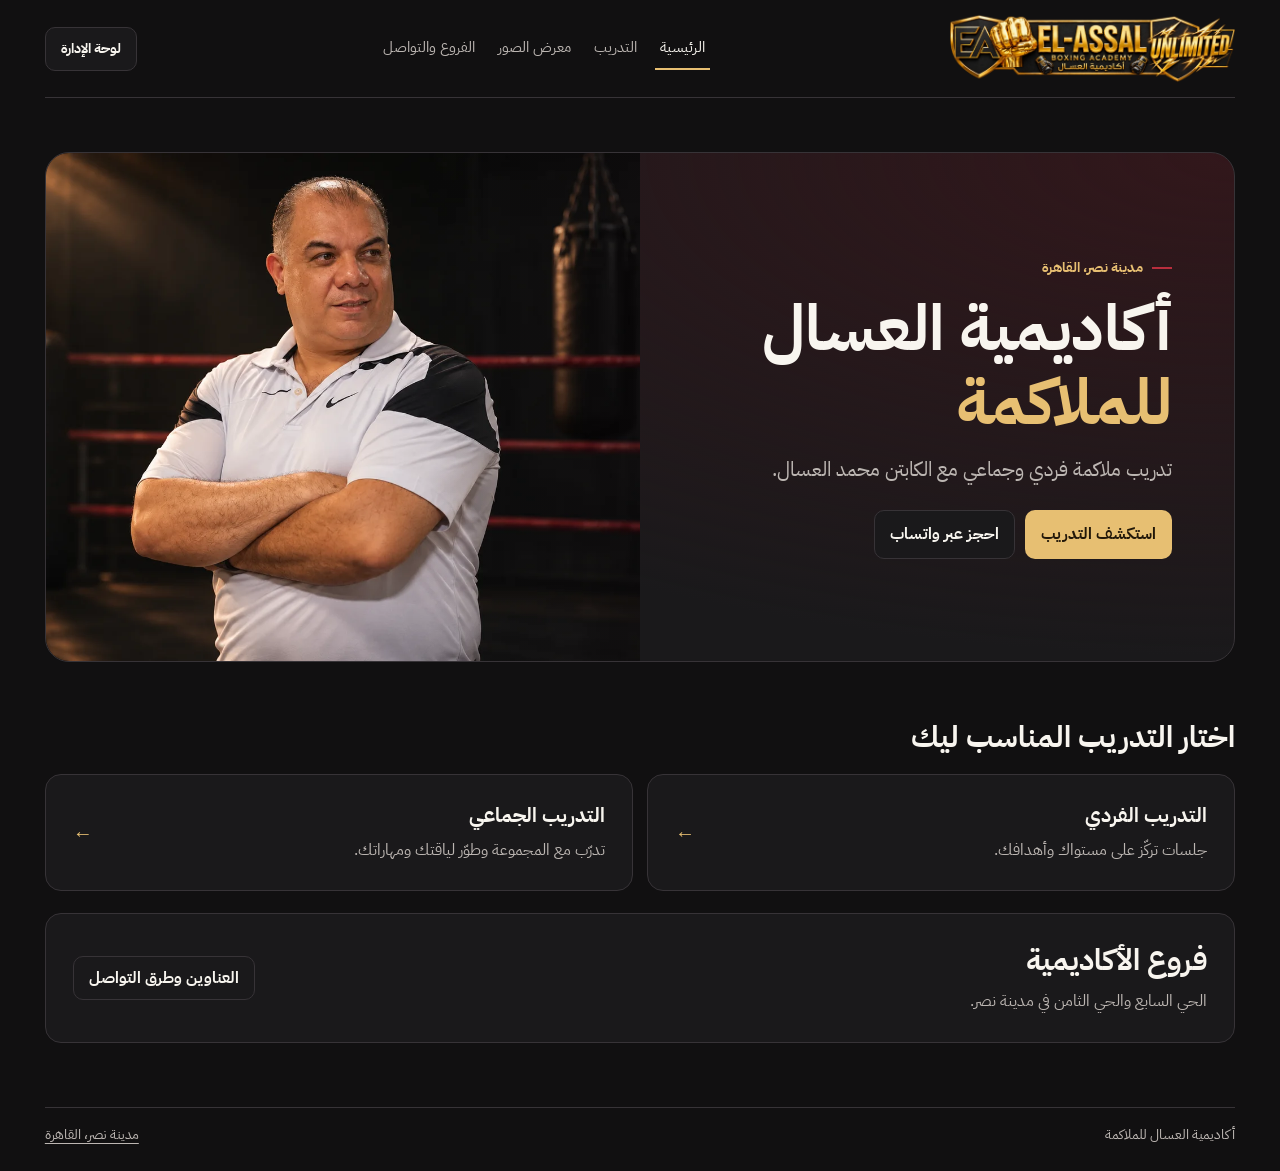
==== commit 184ae0f5: "Publish academy pages and use the supplied academy logo" ====
--- a/index.html
+++ b/index.html
@@ -2,336 +2,69 @@
 <html lang="ar" dir="rtl">
 <head>
     <meta charset="UTF-8">
-    <meta name="viewport" content="width=device-width, initial-scale=1.0">
-    <meta http-equiv="Content-Security-Policy" content="default-src 'self'; script-src 'self'; style-src 'self' 'unsafe-inline'; img-src 'self' data: blob:; font-src 'self'; connect-src 'self' https:; object-src 'none'; base-uri 'self'; form-action 'self'">
+    <meta name="viewport" content="width=device-width, initial-scale=1">
+    <meta http-equiv="Content-Security-Policy" content="default-src 'self'; script-src 'none'; style-src 'self'; img-src 'self'; font-src 'self'; object-src 'none'; base-uri 'self'; form-action 'none'">
     <meta name="referrer" content="no-referrer">
     <meta name="theme-color" content="#111011">
-    <meta name="description" content="لوحة أكاديمية العسال للملاكمة لمتابعة المشتركين والحصص والمقبوضات.">
+    <meta name="description" content="تدريب ملاكمة فردي وجماعي مع الكابتن محمد العسال في مدينة نصر. تعرّف على التدريب والفروع وطرق الحجز.">
+    <title>أكاديمية العسال للملاكمة | مدينة نصر</title>
     <link rel="icon" href="./assets/favicon.svg" type="image/svg+xml">
-    <title>أكاديمية العسال للملاكمة</title>
     <link rel="stylesheet" href="./assets/base.css?v=2">
-    <link rel="stylesheet" href="./assets/brand.css?v=2">
+    <link rel="stylesheet" href="./assets/site.css">
 </head>
 <body>
-    <main id="entry-screen" class="site-shell">
-        <header class="site-header">
-            <div class="brand-wordmark" lang="en" dir="ltr">
-                <img src="./assets/favicon.svg" width="44" height="44" alt="">
-                <span>ELASAL<small>BOXING ACADEMY</small></span>
-            </div>
+    <a class="skip-link" href="#main">تخطَّ إلى المحتوى</a>
+    <div class="public-shell">
+        <header class="public-header">
+            <a class="public-logo" href="./" aria-label="أكاديمية العسال للملاكمة، الصفحة الرئيسية">
+                <img src="./assets/elasal-logo.webp" width="1200" height="300" alt="">
+            </a>
+            <nav class="public-nav" aria-label="القائمة الرئيسية">
+                <a href="./" aria-current="page">الرئيسية</a>
+                <a href="./training.html">التدريب</a>
+                <a href="./gallery.html">معرض الصور</a>
+                <a href="./contact.html">الفروع والتواصل</a>
+            </nav>
+            <a class="gold-tool-btn admin-link" href="./admin.html">لوحة الإدارة</a>
         </header>
-        <div class="entry-hero">
-            <div class="entry-content">
-                <p id="entry-status" role="status">جارٍ فحص الاتصال</p>
-                <h1>أكاديمية العسال <span>للملاكمة</span></h1>
-                <p class="entry-description">لوحة إدارة المشتركين والحصص والمقبوضات.</p>
-                <form id="login-form" hidden data-onsubmit="a0">
-                    <label for="admin-password">كلمة مرور المدير</label>
-                    <input id="admin-password" type="password" autocomplete="current-password" required maxlength="256">
-                    <button class="modal-submit-gold" type="submit">دخول</button>
-                </form>
-                <div id="setup-options" hidden>
-                    <button class="primary-gold-btn entry-action" type="button" data-onclick="a2">
-                        فتح الوضع المحلي على هذا الجهاز <span aria-hidden="true">←</span>
-                    </button>
-                    <p id="setup-hint">تُحفظ بيانات الوضع المحلي في هذا المتصفح.</p>
-                    <details id="server-options" class="server-options">
-                        <summary>الاتصال بخادم Cloudflare</summary>
-                        <label for="api-url">رابط خادم Cloudflare</label>
-                        <input id="api-url" type="url" placeholder="https://" dir="ltr" aria-describedby="connection-status">
-                        <button id="connect-server-btn" class="gold-tool-btn" type="button" data-onclick="a1">الاتصال بالخادم</button>
-                        <p id="connection-status" role="status"></p>
-                    </details>
-                </div>
-                <button id="change-server-btn" class="gold-tool-btn" type="button" data-onclick="a3" hidden>إعداد الاتصال</button>
-            </div>
-            <figure class="entry-portrait">
-                <img src="./assets/coach.webp" width="1200" height="900" alt="" fetchpriority="high">
-                <figcaption><small>مدرّب الأكاديمية</small>الكابتن محمد العسال</figcaption>
-            </figure>
-        </div>
-    </main>
-
-    <main id="app" class="site-shell dashboard" hidden>
-        <header class="site-header">
-            <div class="brand-wordmark" lang="en" dir="ltr">
-                <img src="./assets/favicon.svg" width="44" height="44" alt="">
-                <span>ELASAL<small>BOXING ACADEMY</small></span>
-            </div>
-            <div class="dashboard-preferences">
-                <div class="theme-control">
-                    <label for="brand-theme">الهوية</label>
-                    <select id="brand-theme" data-onchange="a7">
-                        <option value="black">أسود مطفي</option>
-                        <option value="blue">أزرق ملكي</option>
-                        <option value="red">أحمر داكن</option>
-                        <option value="green">أخضر زمردي</option>
-                    </select>
-                </div>
-                <div class="profile-tools">
-                    <button class="avatar-preview" type="button" data-onclick="a4" aria-label="عرض صورة الإدارة">
-                        <img id="manager-img" src="./assets/avatar.svg" class="manager-img" width="36" height="36" alt="">
-                    </button>
-                    <label class="photo-upload" for="manager-photo-input">
-                        تغيير الصورة
-                        <input type="file" id="manager-photo-input" class="visually-hidden" accept="image/*" data-onchange="a5">
-                    </label>
-                </div>
-            </div>
-        </header>
-
-        <div class="dashboard-overview">
-            <div>
-                <h1>لوحة إدارة الأكاديمية</h1>
-                <div class="storage-bar" aria-live="polite">
-                    <span id="storage-status">جارٍ فحص التخزين</span>
-                    <span id="operation-status"></span>
-                </div>
-            </div>
-            <button class="primary-gold-btn" type="button" data-onclick="a6">
-                <span class="button-plus" aria-hidden="true">+</span> تسجيل مشترك جديد
-            </button>
-        </div>
-
-        <section class="dashboard-summary" aria-labelledby="summary-title">
-            <h2 id="summary-title">ملخص الأكاديمية</h2>
-            <dl class="gold-stats-grid">
-                <div class="stat-gold-card">
-                    <dt class="stat-lbl">إجمالي المشتركين</dt>
-                    <dd class="stat-val" id="total-members">0</dd>
-                </div>
-                <div class="stat-gold-card inc">
-                    <dt class="stat-lbl">المشتركون النشطون</dt>
-                    <dd class="stat-val" id="active-members">0</dd>
-                </div>
-                <div class="stat-gold-card">
-                    <dt class="stat-lbl">المقبوضات المسجلة</dt>
-                    <dd class="stat-val" id="total-income">0 ج.م</dd>
-                </div>
-                <div class="stat-gold-card deb">
-                    <dt class="stat-lbl">الديون المستحقة</dt>
-                    <dd class="stat-val" id="total-debts">0 ج.م</dd>
-                </div>
-                <div class="stat-gold-card net">
-                    <dt class="stat-lbl">المقبوضات بعد المصروفات</dt>
-                    <dd class="stat-val" id="net-profit">0 ج.م</dd>
-                </div>
-            </dl>
-        </section>
-
-        <div class="dashboard-grid">
-            <section class="dashboard-panel members-panel" aria-labelledby="members-title">
-                <h2 id="members-title">المشتركون</h2>
-                <div class="search-gold-box">
-                    <label class="visually-hidden" for="search-input">البحث عن مشترك</label>
-                    <input type="search" id="search-input" class="search-gold-input" placeholder="ابحث بالاسم أو رقم الهاتف" data-oninput="a14">
-                </div>
-                <div class="quick-filters-row" aria-label="تصفية المشتركين" role="group">
-                    <button class="filter-chip active" type="button" aria-pressed="true" data-onclick="a15">كل الأعضاء</button>
-                    <button class="filter-chip" type="button" aria-pressed="false" data-onclick="a16">النشطون فقط</button>
-                    <button class="filter-chip" type="button" aria-pressed="false" data-onclick="a17">أصحاب الديون</button>
-                </div>
-                <div class="accordions-gold-wrap">
-                    <div class="accordion-gold-group open" id="acc-active">
-                        <button class="accordion-gold-trigger" type="button" aria-controls="list-active" aria-expanded="true" data-onclick="a18">
-                            <span class="accordion-title-flex">المشتركون النشطون <span class="counter-badge-gold" id="count-active">0</span></span>
-                        </button>
-                        <div class="accordion-gold-body" id="list-active"></div>
-                    </div>
-                    <div class="accordion-gold-group" id="acc-expired">
-                        <button class="accordion-gold-trigger" type="button" aria-controls="list-expired" aria-expanded="false" data-onclick="a19">
-                            <span class="accordion-title-flex">الاشتراكات المنتهية <span class="counter-badge-gold" id="count-expired">0</span></span>
-                        </button>
-                        <div class="accordion-gold-body" id="list-expired"></div>
-                    </div>
-                    <div class="accordion-gold-group" id="acc-debts">
-                        <button class="accordion-gold-trigger" type="button" aria-controls="list-debts" aria-expanded="false" data-onclick="a20">
-                            <span class="accordion-title-flex">أصحاب الديون <span class="counter-badge-gold" id="count-debts">0</span></span>
-                        </button>
-                        <div class="accordion-gold-body" id="list-debts"></div>
+        <main id="main">
+            <section class="public-hero">
+                <div class="public-hero-copy">
+                    <p class="location-kicker">مدينة نصر، القاهرة</p>
+                    <h1>أكاديمية العسال <span>للملاكمة</span></h1>
+                    <p class="public-lead">تدريب ملاكمة فردي وجماعي مع الكابتن محمد العسال.</p>
+                    <div class="public-actions">
+                        <a class="primary-gold-btn" href="./training.html">استكشف التدريب</a>
+                        <a class="gold-tool-btn" href="https://wa.me/201004969332">احجز عبر واتساب</a>
                     </div>
                 </div>
+                <figure class="public-hero-image">
+                    <img src="./assets/coach.webp" width="1200" height="900" alt="الكابتن محمد العسال" fetchpriority="high">
+                </figure>
             </section>
 
-            <aside class="dashboard-panel" aria-labelledby="tools-title">
-                <h2 id="tools-title">أدوات الإدارة</h2>
-                <div class="tool-list">
-                    <button class="gold-tool-btn" type="button" data-onclick="a9">المصروفات</button>
-                    <button class="gold-tool-btn" type="button" data-onclick="a10">النسخ الاحتياطية</button>
-                    <label class="gold-tool-btn" for="import-file">
-                        استعادة نسخة من ملف
-                        <input type="file" id="import-file" accept=".json" class="visually-hidden" data-onchange="a11">
-                    </label>
-                    <button class="gold-tool-btn" type="button" data-onclick="a8">إعدادات واتساب</button>
-                    <button class="gold-tool-btn" type="button" data-onclick="a12">تحديث البيانات</button>
-                    <button class="gold-tool-btn" type="button" data-settings="connection">التخزين والاتصال</button>
-                    <button id="logout-btn" class="gold-tool-btn" type="button" data-onclick="a13" hidden>تسجيل الخروج</button>
+            <section class="public-section" aria-labelledby="home-training">
+                <h2 id="home-training">اختار التدريب المناسب ليك</h2>
+                <div class="public-grid">
+                    <a class="link-panel" href="./training.html#individual">
+                        <div><h3>التدريب الفردي</h3><p>جلسات تركّز على مستواك وأهدافك.</p></div>
+                        <span aria-hidden="true">←</span>
+                    </a>
+                    <a class="link-panel" href="./training.html#groups">
+                        <div><h3>التدريب الجماعي</h3><p>تدرّب مع المجموعة وطوّر لياقتك ومهاراتك.</p></div>
+                        <span aria-hidden="true">←</span>
+                    </a>
                 </div>
-            </aside>
-        </div>
-    </main>
-
-<!-- نافذة عرض الصورة بحجم كبير -->
-<div id="modal-img-viewer" data-onclick="a21">
-    <img id="large-view-img" src="" alt="صورة كبيرة">
-    <button class="close-viewer" data-onclick="a22">إغلاق</button>
-</div>
-
-<!-- نافذة QR Code للعميل -->
-<div id="modal-qr" class="modal-gold-overlay">
-    <div class="modal-gold-box" style="text-align: center;">
-        <div class="modal-gold-header">
-            <h3>كود دخول العميل</h3>
-            <button class="modal-gold-close" aria-label="إغلاق" data-onclick="a23">&times;</button>
-        </div>
-        <div style="margin: 15px 0; font-weight: bold; color: var(--text-main);" id="qr-member-name"></div>
-        <div id="qrcode-container" style="background: white; padding: 15px; display: inline-block; border-radius: 12px; margin-bottom: 15px;" title="اضغط مطولاً على الصورة لحفظها"></div>
-        <p style="font-size: 0.75rem; color: var(--text-muted); margin-bottom: 15px;">اضغط على زر (عرض الصورة بالحجم الكامل) لحفظها بسهولة، أو أرسل رسالة الواتساب مباشرة.</p>
-        
-        <div class="qr-actions">
-            <button class="modal-submit-gold" data-onclick="a24" type="button">
-                عرض وحفظ الصورة
-            </button>
-            <button class="gold-tool-btn" data-onclick="a25" type="button">
-                إرسال واتساب
-            </button>
-        </div>
+            </section>
+            <section class="public-callout" aria-labelledby="home-branches">
+                <div><h2 id="home-branches">فروع الأكاديمية</h2><p>الحي السابع والحي الثامن في مدينة نصر.</p></div>
+                <a class="gold-tool-btn" href="./contact.html">العناوين وطرق التواصل</a>
+            </section>
+        </main>
+        <footer class="public-footer">
+            <span>أكاديمية العسال للملاكمة</span>
+            <a href="./contact.html">مدينة نصر، القاهرة</a>
+        </footer>
     </div>
-</div>
-
-<!-- نافذة إضافة مشترك -->
-<div id="modal-add" class="modal-gold-overlay">
-    <div class="modal-gold-box">
-        <div class="modal-gold-header">
-            <h3>تسجيل مشترك جديد</h3>
-            <button class="modal-gold-close" aria-label="إغلاق" data-onclick="a26">&times;</button>
-        </div>
-        <div>
-            <div class="form-gold-group"><label for="name">اسم المشترك</label><input type="text" id="name" placeholder="مثال: يوسف العسال"></div>
-            <div class="form-gold-group"><label for="phone">رقم الهاتف (واتساب)</label><input type="tel" id="phone" placeholder="01012345678"></div>
-            <div class="form-gold-group"><label for="photo">صورة المشترك (اختياري)</label><input type="file" id="photo" accept="image/*"></div>
-            <div class="form-gold-group"><label for="start-date">تاريخ بداية الاشتراك</label><input type="date" id="start-date"></div>
-            
-            <div class="form-gold-group">
-                <label for="package">نوع الباقة</label><select id="package" data-onchange="a27">
-                    <optgroup label="باقات البرايفت (Private)">
-                        <option value="p5" data-price="2050" data-sessions="5" data-days="30">برايفت: 5 حصص / شهر (2050 ج.م)</option>
-                        <option value="p8" data-price="2800" data-sessions="8" data-days="30">برايفت: 8 حصص / شهر (2800 ج.م)</option>
-                        <option value="p12" data-price="3800" data-sessions="12" data-days="45">برايفت: 12 حصة / 45 يوم (3800 ج.م)</option>
-                        <option value="p24" data-price="8000" data-sessions="24" data-days="90">برايفت: 24 حصة / 3 شهور (8000 ج.م)</option>
-                    </optgroup>
-                    <optgroup label="باقات الجروب (Group)">
-                        <option value="g1" data-price="1200" data-sessions="8" data-days="30">جروب: باقة شهرية / 8 حصص (1200 ج.م)</option>
-                        <option value="g3" data-price="3000" data-sessions="24" data-days="90">جروب: باقة 3 شهور / 24 حصة (3000 ج.م)</option>
-                        <option value="g6" data-price="5200" data-sessions="48" data-days="180">جروب: باقة 6 شهور / 48 حصة (5200 ج.م)</option>
-                        <option value="g12" data-price="9100" data-sessions="96" data-days="365">جروب: باقة سنة كاملة / 96 حصة (9100 ج.م)</option>
-                    </optgroup>
-                    <optgroup label="الباقات المخصصة">
-                        <option value="custom"> باقة مخصصة (حدد الحصص والسعر بنفسك)</option>
-                    </optgroup>
-                </select>
-            </div>
-
-            <div id="custom-pkg-box">
-                <div class="form-gold-group"><label for="custom-sessions">عدد الحصص المخصصة</label><input type="number" id="custom-sessions" value="10" min="1" data-oninput="a28"></div>
-                <div class="form-gold-group"><label for="custom-price">السعر الإجمالي المخصص (ج.م)</label><input type="number" id="custom-price" value="1500" min="0" data-oninput="a29"></div>
-            </div>
-
-            <div class="form-gold-group"><label for="price">السعر الإجمالي (ج.م)</label><input type="number" id="price" readonly></div>
-            <div class="form-gold-group"><label for="paid">المبلغ المدفوع (ج.م)</label><input type="number" id="paid" placeholder="المبلغ المدفوع" data-oninput="a30"></div>
-            <div class="form-gold-group"><label for="remaining">المبلغ المتبقي (ج.م)</label><input type="number" id="remaining" readonly></div>
-            
-            <button class="modal-submit-gold" data-onclick="a31">حفظ وإضافة المشترك</button>
-        </div>
-    </div>
-</div>
-
-<!-- نافذة إعدادات الواتساب -->
-<div id="modal-settings" class="modal-gold-overlay">
-    <div class="modal-gold-box">
-        <div class="modal-gold-header">
-            <h3>إعدادات رقم الواتساب</h3>
-            <button class="modal-gold-close" aria-label="إغلاق" data-onclick="a32">&times;</button>
-        </div>
-        <div class="form-gold-group">
-            <label for="admin-whatsapp">رقم الواتساب الأساسي للإدارة</label><input type="tel" id="admin-whatsapp" placeholder="مثال: 01012345678">
-            <small style="color:var(--text-muted); display:block; margin-top:4px; font-size:0.75rem;">رقم تواصل الإدارة. الرسائل تفتح للمشترك في واتساب وتُرسل يدويًا.</small>
-        </div>
-        <button class="modal-submit-gold" data-onclick="a33">حفظ الرقم</button>
-    </div>
-</div>
-
-<!-- نافذة تعديل المشترك -->
-<div id="modal-edit" class="modal-gold-overlay">
-    <div class="modal-gold-box">
-        <div class="modal-gold-header">
-            <h3>تعديل بيانات المشترك</h3>
-            <button class="modal-gold-close" aria-label="إغلاق" data-onclick="a34">&times;</button>
-        </div>
-        <input type="hidden" id="edit-id">
-        <div class="form-gold-group"><label for="edit-name">اسم المشترك</label><input type="text" id="edit-name"></div>
-        <div class="form-gold-group"><label for="edit-phone">رقم الهاتف</label><input type="tel" id="edit-phone"></div>
-        <div class="form-gold-group"><label for="edit-photo">تغيير الصورة</label><input type="file" id="edit-photo" accept="image/*"></div>
-        
-        <div class="form-gold-group">
-            <label for="edit-package">نوع الباقة</label><select id="edit-package" data-onchange="a35">
-                <optgroup label="باقات البرايفت (Private)">
-                    <option value="p5" data-price="2050" data-sessions="5" data-days="30">برايفت: 5 حصص / شهر (2050 ج.م)</option>
-                    <option value="p8" data-price="2800" data-sessions="8" data-days="30">برايفت: 8 حصص / شهر (2800 ج.م)</option>
-                    <option value="p12" data-price="3800" data-sessions="12" data-days="45">برايفت: 12 حصة / 45 يوم (3800 ج.م)</option>
-                    <option value="p24" data-price="8000" data-sessions="24" data-days="90">برايفت: 24 حصة / 3 شهور (8000 ج.م)</option>
-                </optgroup>
-                <optgroup label="باقات الجروب (Group)">
-                    <option value="g1" data-price="1200" data-sessions="8" data-days="30">جروب: باقة شهرية / 8 حصص (1200 ج.م)</option>
-                    <option value="g3" data-price="3000" data-sessions="24" data-days="90">جروب: باقة 3 شهور / 24 حصة (3000 ج.م)</option>
-                    <option value="g6" data-price="5200" data-sessions="48" data-days="180">جروب: باقة 6 شهور / 48 حصة (5200 ج.م)</option>
-                    <option value="g12" data-price="9100" data-sessions="96" data-days="365">جروب: باقة سنة كاملة / 96 حصة (9100 ج.م)</option>
-                </optgroup>
-                <optgroup label="الباقات المخصصة">
-                    <option value="custom"> باقة مخصصة (حدد الحصص والسعر بنفسك)</option>
-                </optgroup>
-            </select>
-        </div>
-
-        <div id="edit-custom-pkg-box">
-            <div class="form-gold-group"><label for="edit-custom-sessions">عدد الحصص المخصصة</label><input type="number" id="edit-custom-sessions" min="1" data-oninput="a36"></div>
-            <div class="form-gold-group"><label for="edit-custom-price">السعر الإجمالي المخصص (ج.م)</label><input type="number" id="edit-custom-price" min="0" data-oninput="a37"></div>
-        </div>
-
-        <div class="form-gold-group"><label for="edit-price">السعر الإجمالي</label><input type="number" id="edit-price" readonly></div>
-        <div class="form-gold-group"><label for="edit-paid">المبلغ المدفوع</label><input type="number" id="edit-paid" data-oninput="a38"></div>
-        <div class="form-gold-group"><label for="edit-remaining">المتبقي</label><input type="number" id="edit-remaining" readonly></div>
-        
-        <button class="modal-submit-gold" data-onclick="a39">حفظ التعديلات</button>
-    </div>
-</div>
-
-<!-- نافذة المصروفات -->
-<div id="modal-expense" class="modal-gold-overlay">
-    <div class="modal-gold-box">
-        <div class="modal-gold-header">
-            <h3>تسجيل المصروفات</h3>
-            <button class="modal-gold-close" aria-label="إغلاق" data-onclick="a40">&times;</button>
-        </div>
-        <div class="form-gold-group"><label for="expense-title">بند المصروف</label><input type="text" id="expense-title" placeholder="كهرباء، صيانة، إيجار..."></div>
-        <div class="form-gold-group"><label for="expense-amount">المبلغ (ج.م)</label><input type="number" id="expense-amount" placeholder="المبلغ المنصرف"></div>
-        <button class="modal-submit-gold" data-onclick="a41">تسجيل المصروف</button>
-        <div class="expense-history">
-            <h4>المصروفات المسجلة</h4>
-            <div id="expenses-list"></div>
-        </div>
-    </div>
-</div>
-
-
-<div id="modal-backups" class="modal-gold-overlay"><section class="modal-gold-box">
- <div class="modal-gold-header"><h2>النسخ الاحتياطية</h2><button class="modal-gold-close" aria-label="إغلاق" data-onclick="a42">×</button></div>
- <p id="backup-policy"></p><div class="backup-actions"><button class="modal-submit-gold" data-onclick="a43">تنزيل البيانات الحالية على الجهاز</button><button id="create-backup-btn" class="gold-tool-btn" data-onclick="a44">حفظ نسخة داخلية اليوم</button></div>
- <p id="backup-result" role="status"></p><div id="backup-list"></div>
- <p class="muted">احتفظ بنسخة من بياناتك على جهازك. تجنّب رفع بيانات الأعضاء إلى مستودع GitHub.</p>
-</section></div>
-
-<script src="./assets/qrcode.min.js" defer></script>
-<script type="module" src="./events.js?v=2"></script>
 </body>
 </html>
--- a/assets/site.css
+++ b/assets/site.css
@@ -0,0 +1,263 @@
+.public-shell {
+    width: min(100% - clamp(28px, 7vw, 96px), 1200px);
+    margin-inline: auto;
+}
+
+a { color: inherit; text-underline-offset: 4px; }
+a.primary-gold-btn, a.gold-tool-btn { text-decoration: none; }
+
+.skip-link {
+    position: fixed;
+    z-index: 2;
+    inset-block-start: 10px;
+    inset-inline-start: 10px;
+    translate: 0 -150%;
+    padding: 8px 14px;
+    border-radius: var(--radius-sm);
+    background: var(--primary);
+    color: var(--primary-text);
+}
+
+.skip-link:focus { translate: 0; }
+
+.public-header {
+    display: grid;
+    grid-template-columns: auto minmax(0, 1fr) auto;
+    grid-template-areas: "logo nav admin";
+    align-items: center;
+    gap: 10px 20px;
+    min-block-size: 86px;
+    padding-block: 13px;
+    border-block-end: 1px solid var(--border-color);
+}
+
+.public-logo { grid-area: logo; display: block; }
+.public-logo img { width: clamp(185px, 23vw, 285px); height: auto; }
+
+.public-nav {
+    grid-area: nav;
+    display: flex;
+    justify-content: center;
+    flex-wrap: wrap;
+    gap: 3px 13px;
+}
+
+.public-nav a {
+    display: inline-flex;
+    align-items: center;
+    min-block-size: 43px;
+    padding-inline: 5px;
+    border-block-end: 2px solid transparent;
+    font-size: .94rem;
+    color: var(--text-muted);
+    text-decoration: none;
+    white-space: nowrap;
+}
+
+.public-nav a:hover, .public-nav a[aria-current="page"] {
+    color: var(--text-main);
+    border-block-end-color: var(--primary);
+}
+
+.admin-link { grid-area: admin; justify-self: end; font-size: .88rem; white-space: nowrap; }
+
+.public-hero {
+    display: grid;
+    grid-template-columns: minmax(0, 1fr) minmax(0, 1fr);
+    min-block-size: 510px;
+    margin-block-start: clamp(22px, 5vw, 54px);
+    overflow: hidden;
+    border: 1px solid var(--border-color);
+    border-radius: var(--radius-lg);
+    background: radial-gradient(ellipse at right top, var(--ambient), transparent 70%), var(--surface-card);
+}
+
+.compact-hero { min-block-size: 350px; }
+
+.public-hero-copy {
+    align-self: center;
+    min-inline-size: 0;
+    padding: clamp(24px, 5vw, 62px);
+}
+
+.location-kicker {
+    display: flex;
+    align-items: center;
+    gap: 9px;
+    margin-block-end: 12px;
+    color: var(--primary);
+    font-size: .9rem;
+    font-weight: 700;
+}
+
+.location-kicker::before {
+    content: "";
+    width: 20px;
+    height: 2px;
+    background: var(--strike);
+}
+
+.public-hero h1, .public-page-heading h1 {
+    font-size: clamp(2.2rem, 5vw, 4.45rem);
+    line-height: 1.16;
+}
+
+.public-hero h1 span, .public-page-heading h1 span { color: var(--primary); }
+.public-hero:not(.compact-hero) h1 span { display: block; }
+
+.public-lead {
+    max-inline-size: 38ch;
+    margin-block-start: 13px;
+    color: var(--text-muted);
+    font-size: clamp(1rem, 1.55vw, 1.24rem);
+    line-height: 1.65;
+}
+
+.public-actions { display: flex; flex-wrap: wrap; gap: 10px; margin-block-start: 24px; }
+.public-actions a { min-block-size: 49px; }
+
+.public-hero-image {
+    position: relative;
+    min-block-size: 100%;
+    overflow: hidden;
+    background: var(--field);
+}
+
+.public-hero-image img {
+    position: absolute;
+    inset: 0;
+    width: 100%;
+    height: 100%;
+    object-fit: cover;
+    object-position: center 12%;
+}
+
+.public-hero-image.red-portrait img { object-position: 54% 25%; }
+
+.public-hero-image::after {
+    content: "";
+    position: absolute;
+    inset: 0;
+    pointer-events: none;
+    background: linear-gradient(90deg, transparent 64%, #180f1333);
+}
+
+.public-section { margin-block-start: clamp(28px, 6vw, 56px); }
+.public-section h2, .public-callout h2 { font-size: clamp(1.35rem, 2.5vw, 1.85rem); line-height: 1.35; }
+.public-section h2 { margin-block-end: 16px; }
+.public-section h3 { font-size: 1.24rem; line-height: 1.4; }
+
+.public-grid {
+    display: grid;
+    grid-template-columns: repeat(2, minmax(0, 1fr));
+    gap: 14px;
+}
+
+.link-panel, .public-panel, .public-callout, .photo-card {
+    min-inline-size: 0;
+    padding: clamp(17px, 3vw, 27px);
+    border: 1px solid var(--border-color);
+    border-radius: var(--radius-md);
+    background: var(--surface-card);
+}
+
+.link-panel {
+    display: flex;
+    justify-content: space-between;
+    align-items: center;
+    gap: 16px;
+    text-decoration: none;
+}
+
+.link-panel:hover { border-color: var(--primary); }
+.link-panel span { color: var(--primary); font: 700 1.25rem / 1 Arial, sans-serif; }
+.link-panel p, .public-panel p, .public-callout p { margin-block-start: 7px; color: var(--text-muted); }
+.program-panel, .branch-panel { border-block-start: 2px solid var(--strike); scroll-margin-block-start: 16px; }
+
+.text-link {
+    display: inline-flex;
+    align-items: center;
+    gap: 6px;
+    min-block-size: 40px;
+    margin-block-start: 12px;
+    color: var(--primary);
+    font-weight: 700;
+}
+
+.text-link:hover { color: var(--primary-hover); }
+.text-link span { font-family: Arial, sans-serif; }
+
+.public-callout {
+    display: flex;
+    justify-content: space-between;
+    align-items: center;
+    flex-wrap: wrap;
+    gap: 15px;
+    margin-block-start: 22px;
+}
+
+.public-page-heading {
+    margin-block-start: clamp(27px, 5vw, 52px);
+    padding: clamp(20px, 4vw, 43px);
+    border: 1px solid var(--border-color);
+    border-inline-start: 3px solid var(--strike);
+    border-radius: var(--radius-lg);
+    background: linear-gradient(125deg, var(--surface-card), var(--ambient));
+}
+
+.public-page-heading h1 { font-size: clamp(2.2rem, 4.5vw, 3.9rem); }
+.public-page-heading .public-lead { max-inline-size: none; }
+.photo-grid { margin-block-start: 17px; }
+
+.photo-card { padding: 10px; }
+
+.gallery-photo {
+    display: block;
+    aspect-ratio: 4 / 3;
+    overflow: hidden;
+    border-radius: var(--radius-sm);
+    background: var(--field);
+}
+
+.gallery-photo img { width: 100%; height: 100%; object-fit: cover; object-position: center 15%; }
+.gallery-photo.red-portrait img { object-position: 54% 25%; }
+.gallery-photo:hover img { opacity: .9; }
+.photo-card figcaption { padding: 10px 8px 6px; font-size: .95rem; }
+
+.public-footer {
+    display: flex;
+    justify-content: space-between;
+    flex-wrap: wrap;
+    gap: 8px 16px;
+    margin-block-start: clamp(30px, 6vw, 64px);
+    padding-block: 16px 25px;
+    border-block-start: 1px solid var(--border-color);
+    color: var(--text-muted);
+    font-size: .85rem;
+}
+
+.public-footer a:hover { color: var(--primary); }
+
+@media (max-width: 900px) {
+    .public-header { grid-template-columns: auto 1fr; grid-template-areas: "logo admin" "nav nav"; }
+    .public-nav { justify-content: start; }
+}
+
+@media (max-width: 620px) {
+    .public-header { gap: 5px 10px; }
+    .public-logo img { width: clamp(155px, 51vw, 218px); }
+    .admin-link { padding-inline: 9px; font-size: .82rem; }
+    .public-nav { justify-content: space-between; gap: 0 4px; }
+    .public-nav a { padding-inline: 3px; font-size: .82rem; }
+
+    .public-hero, .public-grid { grid-template-columns: minmax(0, 1fr); }
+    .public-hero, .compact-hero { min-block-size: 0; }
+    .public-hero-image { grid-row: 1; min-block-size: clamp(200px, 51vw, 285px); }
+    .public-hero-image img, .public-hero-image.red-portrait img { object-position: center 5%; }
+    .public-hero-image::after { background: linear-gradient(0deg, #180f1355, transparent 30%); }
+    .public-hero:not(.compact-hero) h1 span { display: inline; }
+    .public-hero-copy { padding: 21px; }
+    .public-actions { margin-block-start: 19px; }
+    .public-actions a { flex: 1 1 132px; }
+    .public-section, .public-page-heading { margin-block-start: 26px; }
+}
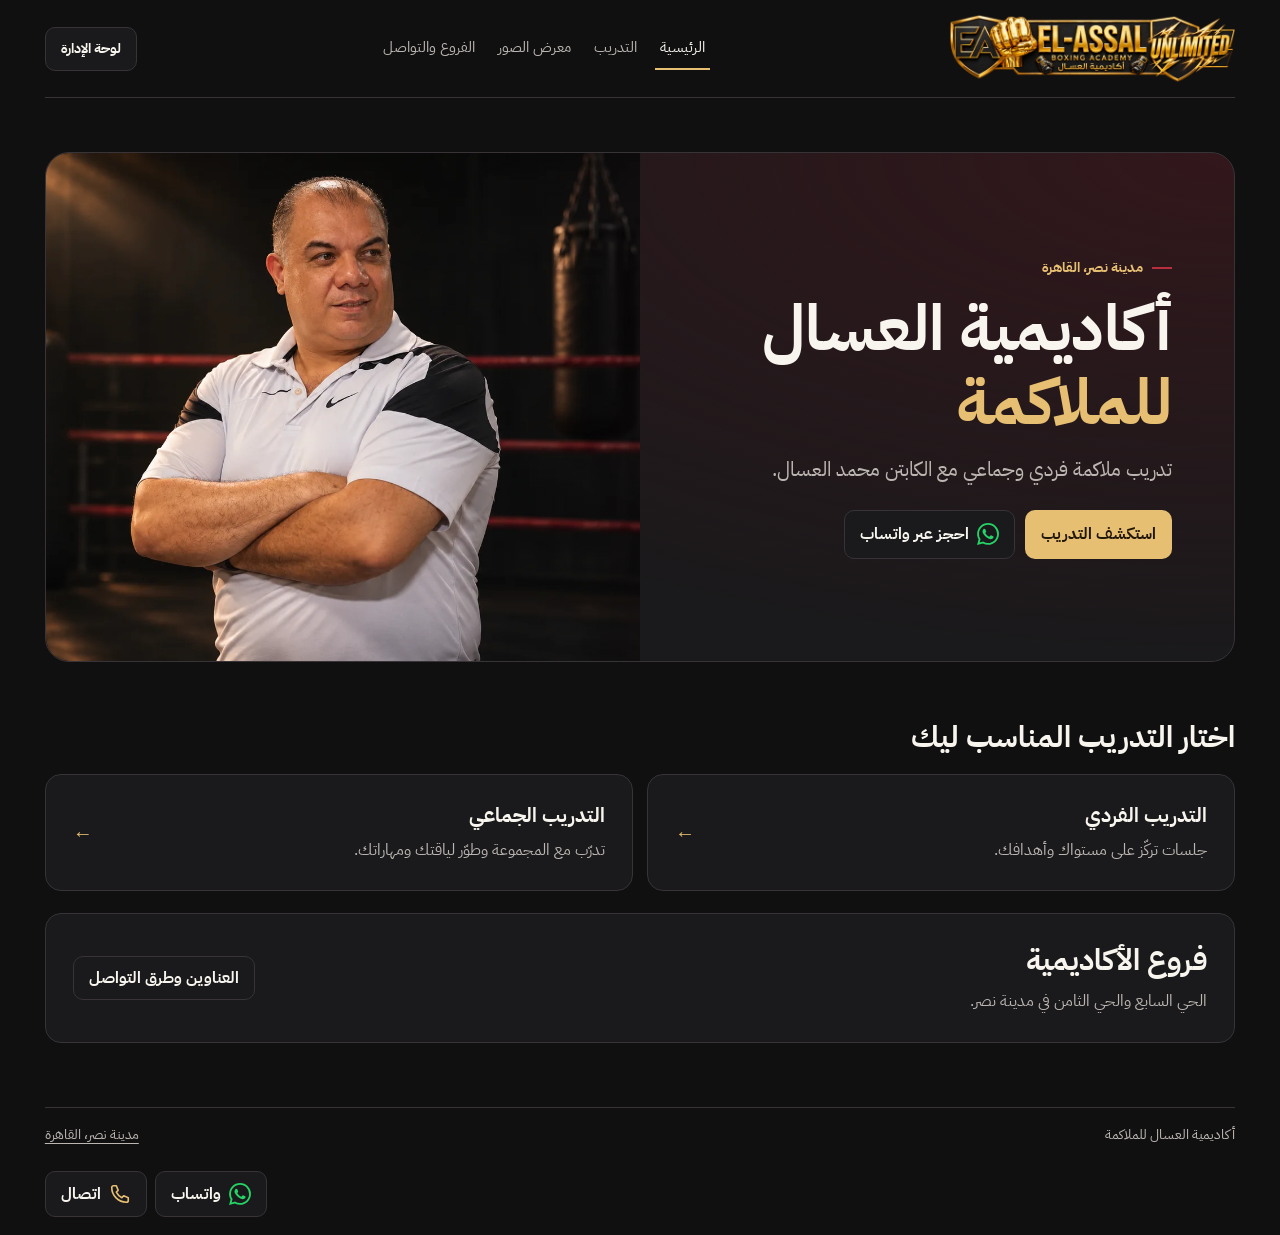
==== commit c8e3124b: "Improve gallery navigation and contextual contact links" ====
--- a/index.html
+++ b/index.html
@@ -3,14 +3,14 @@
 <head>
     <meta charset="UTF-8">
     <meta name="viewport" content="width=device-width, initial-scale=1">
-    <meta http-equiv="Content-Security-Policy" content="default-src 'self'; script-src 'none'; style-src 'self'; img-src 'self'; font-src 'self'; object-src 'none'; base-uri 'self'; form-action 'none'">
+    <meta http-equiv="Content-Security-Policy" content="default-src 'self'; script-src 'self'; style-src 'self'; img-src 'self'; font-src 'self'; object-src 'none'; base-uri 'self'; form-action 'none'">
     <meta name="referrer" content="no-referrer">
     <meta name="theme-color" content="#111011">
     <meta name="description" content="تدريب ملاكمة فردي وجماعي مع الكابتن محمد العسال في مدينة نصر. تعرّف على التدريب والفروع وطرق الحجز.">
     <title>أكاديمية العسال للملاكمة | مدينة نصر</title>
     <link rel="icon" href="./assets/favicon.svg" type="image/svg+xml">
     <link rel="stylesheet" href="./assets/base.css?v=2">
-    <link rel="stylesheet" href="./assets/site.css">
+    <link rel="stylesheet" href="./assets/site.css?v=3">
 </head>
 <body>
     <a class="skip-link" href="#main">تخطَّ إلى المحتوى</a>
@@ -35,7 +35,7 @@
                     <p class="public-lead">تدريب ملاكمة فردي وجماعي مع الكابتن محمد العسال.</p>
                     <div class="public-actions">
                         <a class="primary-gold-btn" href="./training.html">استكشف التدريب</a>
-                        <a class="gold-tool-btn" href="https://wa.me/201004969332">احجز عبر واتساب</a>
+                        <a class="gold-tool-btn" href="https://wa.me/201004969332?text=%D9%85%D8%B1%D8%AD%D8%A8%D9%8B%D8%A7%D8%8C%20%D8%B9%D9%86%D8%AF%D9%8A%20%D8%A7%D8%B3%D8%AA%D9%81%D8%B3%D8%A7%D8%B1%20%D8%B9%D9%86%20%D8%A3%D9%83%D8%A7%D8%AF%D9%8A%D9%85%D9%8A%D8%A9%20%D8%A7%D9%84%D8%B9%D8%B3%D8%A7%D9%84%20%D9%88%D8%A7%D9%84%D8%AD%D8%AC%D8%B2%D8%8C%20%D9%84%D9%88%20%D8%B3%D9%85%D8%AD%D8%AA." data-contact="whatsapp" data-inquiry="أكاديمية العسال والحجز"><img class="contact-icon" src="./assets/whatsapp.svg" width="23" height="23" alt="">احجز عبر واتساب</a>
                     </div>
                 </div>
                 <figure class="public-hero-image">
@@ -65,6 +65,10 @@
             <span>أكاديمية العسال للملاكمة</span>
             <a href="./contact.html">مدينة نصر، القاهرة</a>
         </footer>
+        <nav class="quick-contact" aria-label="الحجز والاستفسار">
+            <a class="gold-tool-btn" href="https://wa.me/201004969332?text=%D9%85%D8%B1%D8%AD%D8%A8%D9%8B%D8%A7%D8%8C%20%D8%B9%D9%86%D8%AF%D9%8A%20%D8%A7%D8%B3%D8%AA%D9%81%D8%B3%D8%A7%D8%B1%20%D8%B9%D9%86%20%D8%A3%D9%83%D8%A7%D8%AF%D9%8A%D9%85%D9%8A%D8%A9%20%D8%A7%D9%84%D8%B9%D8%B3%D8%A7%D9%84%20%D9%88%D8%A7%D9%84%D8%AD%D8%AC%D8%B2%D8%8C%20%D9%84%D9%88%20%D8%B3%D9%85%D8%AD%D8%AA." data-contact="whatsapp" data-inquiry="أكاديمية العسال والحجز"><img class="contact-icon" src="./assets/whatsapp.svg" width="23" height="23" alt=""><span>واتساب</span></a>
+            <a class="gold-tool-btn" href="tel:+201004969332" data-contact="phone" aria-label="اتصال للاستفسار عن أكاديمية العسال والحجز"><img class="contact-icon" src="./assets/phone.svg" width="23" height="23" alt=""><span>اتصال</span></a>
+        </nav>
     </div>
 </body>
 </html>
--- a/assets/site.css
+++ b/assets/site.css
@@ -261,3 +261,63 @@
     .public-actions a { flex: 1 1 132px; }
     .public-section, .public-page-heading { margin-block-start: 26px; }
 }
+
+.contact-icon {
+    flex: 0 0 22px;
+    width: 22px;
+    height: 22px;
+}
+.text-link[data-contact] { gap: 8px; }
+.branch-inquiry { margin-inline-start: 12px; }
+
+.quick-contact {
+    display: flex;
+    justify-content: end;
+    gap: 8px;
+    padding-block-end: 18px;
+}
+.quick-contact .gold-tool-btn { min-height: 46px; }
+
+.photo-viewer {
+    width: min(96vw, 1040px);
+    max-width: none;
+    max-height: 94dvh;
+    padding: clamp(9px, 2vw, 20px);
+    border: 1px solid var(--border-color);
+    border-radius: var(--radius-md);
+    background: var(--field);
+    color: var(--text-main);
+}
+.photo-viewer::backdrop { background: #060506e8; }
+.photo-viewer > img {
+    width: 100%;
+    height: min(66vh, 720px);
+    height: min(66dvh, 720px);
+    margin-block: 10px;
+    object-fit: contain;
+}
+.viewer-toolbar {
+    display: flex;
+    flex-wrap: wrap;
+    justify-content: space-between;
+    align-items: center;
+    gap: 6px;
+}
+.viewer-toolbar span { color: var(--text-muted); font-size: .88rem; }
+.viewer-toolbar button:disabled { cursor: default; }
+
+@media (max-width: 620px) {
+    body { padding-block-end: calc(69px + env(safe-area-inset-bottom, 0px)); }
+    .quick-contact {
+        position: fixed;
+        inset: auto 0 0;
+        z-index: 4;
+        justify-content: center;
+        border-top: 1px solid var(--border-color);
+        background: var(--bg-main);
+        padding: 7px 12px calc(8px + env(safe-area-inset-bottom, 0px));
+    }
+    .quick-contact a { flex: 1 1 0; max-width: 260px; }
+    .photo-viewer > img { height: min(59dvh, 720px); }
+    #photo-description { order: -1; width: 100%; text-align: center; }
+}
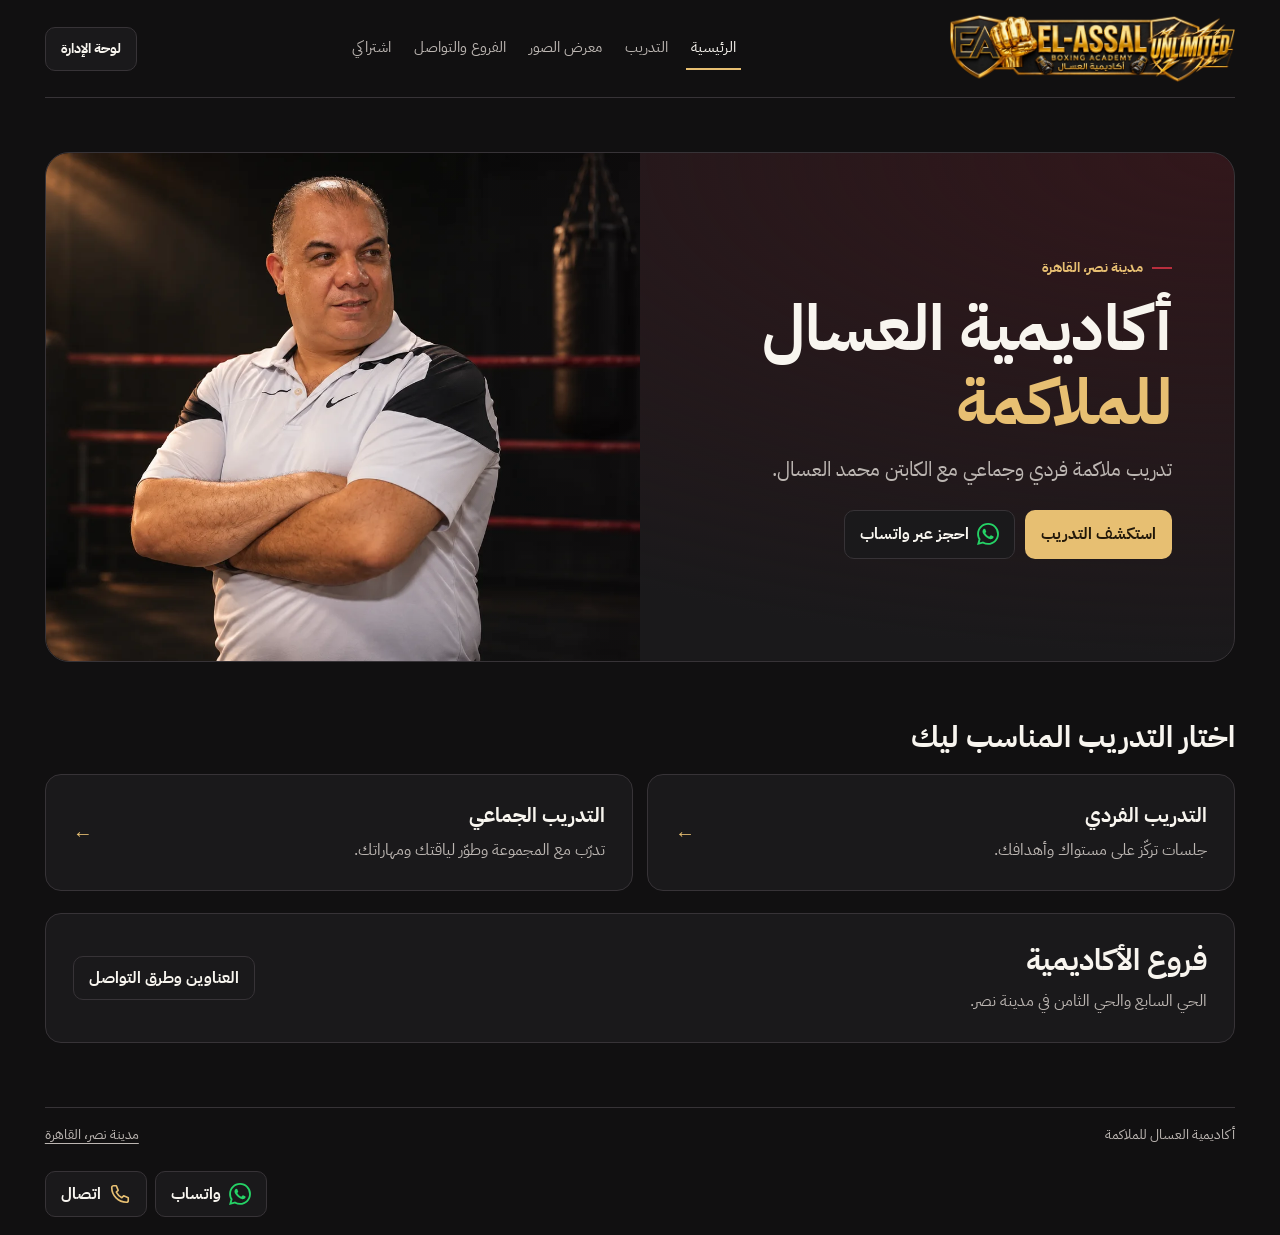
==== commit c2e7d062: "Connect ELASAL to Supabase Auth and secure subscription data" ====
--- a/index.html
+++ b/index.html
@@ -3,72 +3,74 @@
 <head>
     <meta charset="UTF-8">
     <meta name="viewport" content="width=device-width, initial-scale=1">
-    <meta http-equiv="Content-Security-Policy" content="default-src 'self'; script-src 'self'; style-src 'self'; img-src 'self'; font-src 'self'; object-src 'none'; base-uri 'self'; form-action 'none'">
+    <meta http-equiv="Content-Security-Policy" content="default-src 'self'; script-src 'self'; style-src 'self'; img-src 'self' data: https://prnwlfzwoqpozwddpmxo.supabase.co; connect-src 'self' https://prnwlfzwoqpozwddpmxo.supabase.co; font-src 'self'; object-src 'none'; base-uri 'self'; form-action 'none'">
     <meta name="referrer" content="no-referrer">
     <meta name="theme-color" content="#111011">
-    <meta name="description" content="تدريب ملاكمة فردي وجماعي مع الكابتن محمد العسال في مدينة نصر. تعرّف على التدريب والفروع وطرق الحجز.">
-    <title>أكاديمية العسال للملاكمة | مدينة نصر</title>
+    <meta name="description" content="تدريب ملاكمة فردي وجماعي مع الكابتن محمد العسال في مدينة نصر. تعرّف على التدريب والفروع وطرق الحجز." data-description="indexDescription">
+    <title data-copy="indexTitle">أكاديمية العسال للملاكمة | مدينة نصر</title>
     <link rel="icon" href="./assets/favicon.svg" type="image/svg+xml">
     <link rel="stylesheet" href="./assets/base.css?v=2">
-    <link rel="stylesheet" href="./assets/site.css?v=3">
+    <link rel="stylesheet" href="./assets/site.css?v=4">
 </head>
 <body>
     <a class="skip-link" href="#main">تخطَّ إلى المحتوى</a>
     <div class="public-shell">
         <header class="public-header">
-            <a class="public-logo" href="./" aria-label="أكاديمية العسال للملاكمة، الصفحة الرئيسية">
-                <img src="./assets/elasal-logo.webp" width="1200" height="300" alt="">
+            <a class="public-logo" href="./" aria-label="أكاديمية العسال للملاكمة، الصفحة الرئيسية" data-home-label="1">
+                <img src="./assets/elasal-logo.webp" width="1200" height="300" alt="" data-media="logo">
             </a>
             <nav class="public-nav" aria-label="القائمة الرئيسية">
-                <a href="./" aria-current="page">الرئيسية</a>
-                <a href="./training.html">التدريب</a>
-                <a href="./gallery.html">معرض الصور</a>
-                <a href="./contact.html">الفروع والتواصل</a>
+                <a href="./" aria-current="page" data-copy="navHome">الرئيسية</a>
+                <a href="./training.html" data-copy="navTraining">التدريب</a>
+                <a href="./gallery.html" data-copy="navGallery">معرض الصور</a>
+                <a href="./contact.html" data-copy="navContact">الفروع والتواصل</a>
+                <a href="./member.html" data-copy="navMember">اشتراكي</a>
             </nav>
-            <a class="gold-tool-btn admin-link" href="./admin.html">لوحة الإدارة</a>
+            <a class="gold-tool-btn admin-link" href="./admin.html" data-copy="navAdmin">لوحة الإدارة</a>
         </header>
         <main id="main">
             <section class="public-hero">
                 <div class="public-hero-copy">
-                    <p class="location-kicker">مدينة نصر، القاهرة</p>
-                    <h1>أكاديمية العسال <span>للملاكمة</span></h1>
-                    <p class="public-lead">تدريب ملاكمة فردي وجماعي مع الكابتن محمد العسال.</p>
+                    <p class="location-kicker" data-copy="homeKicker">مدينة نصر، القاهرة</p>
+                    <h1><span data-copy="indexHeading">أكاديمية العسال</span> <span data-copy="indexAccent">للملاكمة</span></h1>
+                    <p class="public-lead" data-copy="indexLead">تدريب ملاكمة فردي وجماعي مع الكابتن محمد العسال.</p>
                     <div class="public-actions">
-                        <a class="primary-gold-btn" href="./training.html">استكشف التدريب</a>
-                        <a class="gold-tool-btn" href="https://wa.me/201004969332?text=%D9%85%D8%B1%D8%AD%D8%A8%D9%8B%D8%A7%D8%8C%20%D8%B9%D9%86%D8%AF%D9%8A%20%D8%A7%D8%B3%D8%AA%D9%81%D8%B3%D8%A7%D8%B1%20%D8%B9%D9%86%20%D8%A3%D9%83%D8%A7%D8%AF%D9%8A%D9%85%D9%8A%D8%A9%20%D8%A7%D9%84%D8%B9%D8%B3%D8%A7%D9%84%20%D9%88%D8%A7%D9%84%D8%AD%D8%AC%D8%B2%D8%8C%20%D9%84%D9%88%20%D8%B3%D9%85%D8%AD%D8%AA." data-contact="whatsapp" data-inquiry="أكاديمية العسال والحجز"><img class="contact-icon" src="./assets/whatsapp.svg" width="23" height="23" alt="">احجز عبر واتساب</a>
+                        <a class="primary-gold-btn" href="./training.html" data-copy="homeTrainingLink">استكشف التدريب</a>
+                        <a class="gold-tool-btn" href="https://wa.me/201004969332?text=%D9%85%D8%B1%D8%AD%D8%A8%D9%8B%D8%A7%D8%8C%20%D8%B9%D9%86%D8%AF%D9%8A%20%D8%A7%D8%B3%D8%AA%D9%81%D8%B3%D8%A7%D8%B1%20%D8%B9%D9%86%20%D8%A3%D9%83%D8%A7%D8%AF%D9%8A%D9%85%D9%8A%D8%A9%20%D8%A7%D9%84%D8%B9%D8%B3%D8%A7%D9%84%20%D9%88%D8%A7%D9%84%D8%AD%D8%AC%D8%B2%D8%8C%20%D9%84%D9%88%20%D8%B3%D9%85%D8%AD%D8%AA." data-contact="whatsapp" data-inquiry="أكاديمية العسال والحجز" data-inquiry-key="indexInquiry"><img class="contact-icon" src="./assets/whatsapp.svg" width="23" height="23" alt=""><span data-copy="homeBooking">احجز عبر واتساب</span></a>
                     </div>
                 </div>
                 <figure class="public-hero-image">
-                    <img src="./assets/coach.webp" width="1200" height="900" alt="الكابتن محمد العسال" fetchpriority="high">
+                    <img src="./assets/coach.webp" width="1200" height="900" alt="الكابتن محمد العسال" fetchpriority="high" data-media="home">
                 </figure>
             </section>
 
             <section class="public-section" aria-labelledby="home-training">
-                <h2 id="home-training">اختار التدريب المناسب ليك</h2>
+                <h2 id="home-training" data-copy="homeTrainingHeading">اختار التدريب المناسب ليك</h2>
                 <div class="public-grid">
                     <a class="link-panel" href="./training.html#individual">
-                        <div><h3>التدريب الفردي</h3><p>جلسات تركّز على مستواك وأهدافك.</p></div>
+                        <div><h3 data-copy="individual">التدريب الفردي</h3><p data-copy="individualShort">جلسات تركّز على مستواك وأهدافك.</p></div>
                         <span aria-hidden="true">←</span>
                     </a>
                     <a class="link-panel" href="./training.html#groups">
-                        <div><h3>التدريب الجماعي</h3><p>تدرّب مع المجموعة وطوّر لياقتك ومهاراتك.</p></div>
+                        <div><h3 data-copy="groups">التدريب الجماعي</h3><p data-copy="groupsShort">تدرّب مع المجموعة وطوّر لياقتك ومهاراتك.</p></div>
                         <span aria-hidden="true">←</span>
                     </a>
                 </div>
             </section>
             <section class="public-callout" aria-labelledby="home-branches">
-                <div><h2 id="home-branches">فروع الأكاديمية</h2><p>الحي السابع والحي الثامن في مدينة نصر.</p></div>
-                <a class="gold-tool-btn" href="./contact.html">العناوين وطرق التواصل</a>
+                <div><h2 id="home-branches" data-copy="homeBranchesHeading">فروع الأكاديمية</h2><p data-copy="homeBranchesLine">الحي السابع والحي الثامن في مدينة نصر.</p></div>
+                <a class="gold-tool-btn" href="./contact.html" data-copy="homeBranchesLink">العناوين وطرق التواصل</a>
             </section>
         </main>
         <footer class="public-footer">
-            <span>أكاديمية العسال للملاكمة</span>
-            <a href="./contact.html">مدينة نصر، القاهرة</a>
+            <span data-copy="academy">أكاديمية العسال للملاكمة</span>
+            <a href="./contact.html" data-copy="city">مدينة نصر، القاهرة</a>
         </footer>
         <nav class="quick-contact" aria-label="الحجز والاستفسار">
-            <a class="gold-tool-btn" href="https://wa.me/201004969332?text=%D9%85%D8%B1%D8%AD%D8%A8%D9%8B%D8%A7%D8%8C%20%D8%B9%D9%86%D8%AF%D9%8A%20%D8%A7%D8%B3%D8%AA%D9%81%D8%B3%D8%A7%D8%B1%20%D8%B9%D9%86%20%D8%A3%D9%83%D8%A7%D8%AF%D9%8A%D9%85%D9%8A%D8%A9%20%D8%A7%D9%84%D8%B9%D8%B3%D8%A7%D9%84%20%D9%88%D8%A7%D9%84%D8%AD%D8%AC%D8%B2%D8%8C%20%D9%84%D9%88%20%D8%B3%D9%85%D8%AD%D8%AA." data-contact="whatsapp" data-inquiry="أكاديمية العسال والحجز"><img class="contact-icon" src="./assets/whatsapp.svg" width="23" height="23" alt=""><span>واتساب</span></a>
-            <a class="gold-tool-btn" href="tel:+201004969332" data-contact="phone" aria-label="اتصال للاستفسار عن أكاديمية العسال والحجز"><img class="contact-icon" src="./assets/phone.svg" width="23" height="23" alt=""><span>اتصال</span></a>
+            <a class="gold-tool-btn" href="https://wa.me/201004969332?text=%D9%85%D8%B1%D8%AD%D8%A8%D9%8B%D8%A7%D8%8C%20%D8%B9%D9%86%D8%AF%D9%8A%20%D8%A7%D8%B3%D8%AA%D9%81%D8%B3%D8%A7%D8%B1%20%D8%B9%D9%86%20%D8%A3%D9%83%D8%A7%D8%AF%D9%8A%D9%85%D9%8A%D8%A9%20%D8%A7%D9%84%D8%B9%D8%B3%D8%A7%D9%84%20%D9%88%D8%A7%D9%84%D8%AD%D8%AC%D8%B2%D8%8C%20%D9%84%D9%88%20%D8%B3%D9%85%D8%AD%D8%AA." data-contact="whatsapp" data-inquiry="أكاديمية العسال والحجز" data-inquiry-key="indexInquiry"><img class="contact-icon" src="./assets/whatsapp.svg" width="23" height="23" alt=""><span data-copy="quickWhatsApp">واتساب</span></a>
+            <a class="gold-tool-btn" href="tel:+201004969332" data-contact="phone" aria-label="اتصال للاستفسار عن أكاديمية العسال والحجز"><img class="contact-icon" src="./assets/phone.svg" width="23" height="23" alt=""><span data-copy="quickPhone">اتصال</span></a>
         </nav>
     </div>
+<script type="module" src="./site.js?v=5"></script>
 </body>
 </html>
--- a/assets/site.css
+++ b/assets/site.css
@@ -102,8 +102,8 @@
     line-height: 1.16;
 }
 
-.public-hero h1 span, .public-page-heading h1 span { color: var(--primary); }
-.public-hero:not(.compact-hero) h1 span { display: block; }
+.public-hero h1 span:last-child, .public-page-heading h1 span:last-child { color: var(--primary); }
+.public-hero:not(.compact-hero) h1 span:last-child { display: block; }
 
 .public-lead {
     max-inline-size: 38ch;
@@ -255,7 +255,7 @@
     .public-hero-image { grid-row: 1; min-block-size: clamp(200px, 51vw, 285px); }
     .public-hero-image img, .public-hero-image.red-portrait img { object-position: center 5%; }
     .public-hero-image::after { background: linear-gradient(0deg, #180f1355, transparent 30%); }
-    .public-hero:not(.compact-hero) h1 span { display: inline; }
+    .public-hero:not(.compact-hero) h1 span:last-child { display: inline; }
     .public-hero-copy { padding: 21px; }
     .public-actions { margin-block-start: 19px; }
     .public-actions a { flex: 1 1 132px; }
@@ -321,3 +321,7 @@
     .photo-viewer > img { height: min(59dvh, 720px); }
     #photo-description { order: -1; width: 100%; text-align: center; }
 }
+
+.branch-actions { display: flex; flex-wrap: wrap; gap: 4px 12px; }
+.draft-preview { padding: 8px 12px; margin-block-start: 10px; border: 1px solid var(--primary); border-radius: var(--radius-sm); color: var(--primary); }
+.photo-grid .gallery-photo img { object-fit: contain; }
